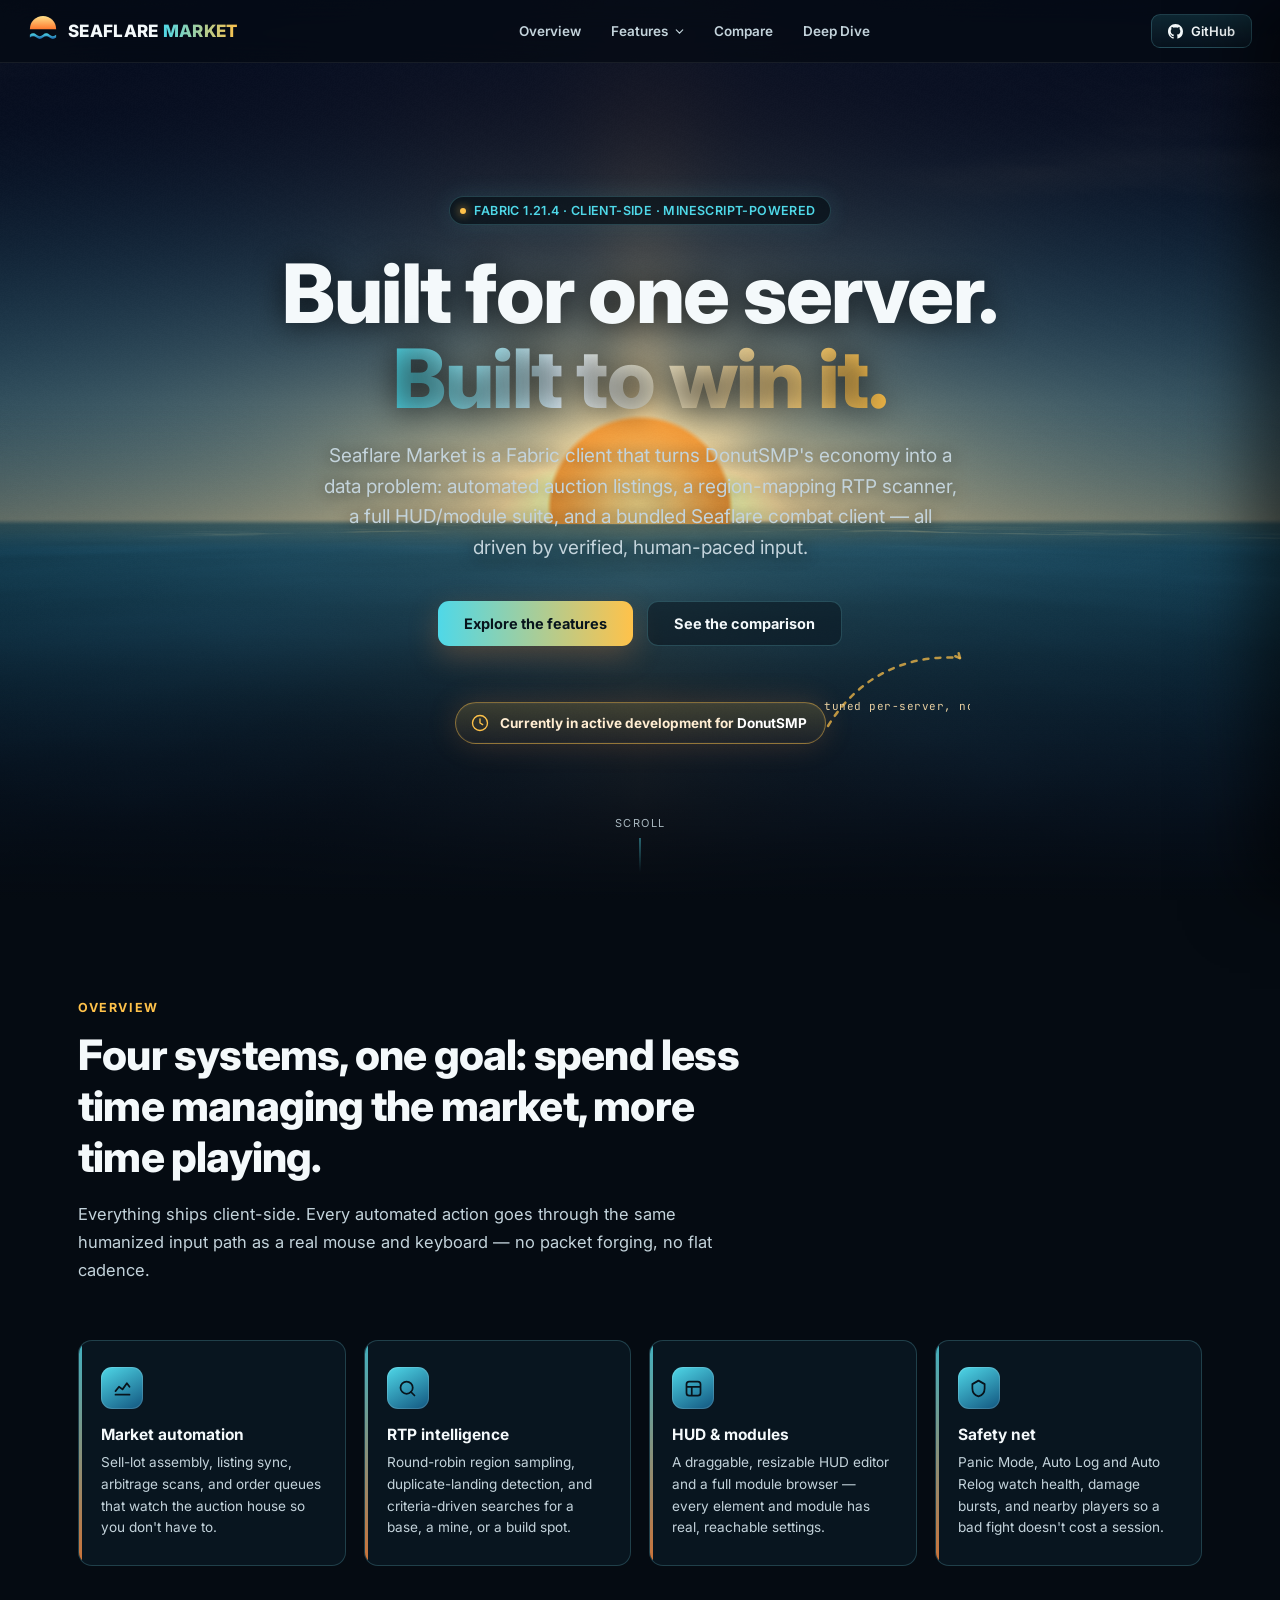
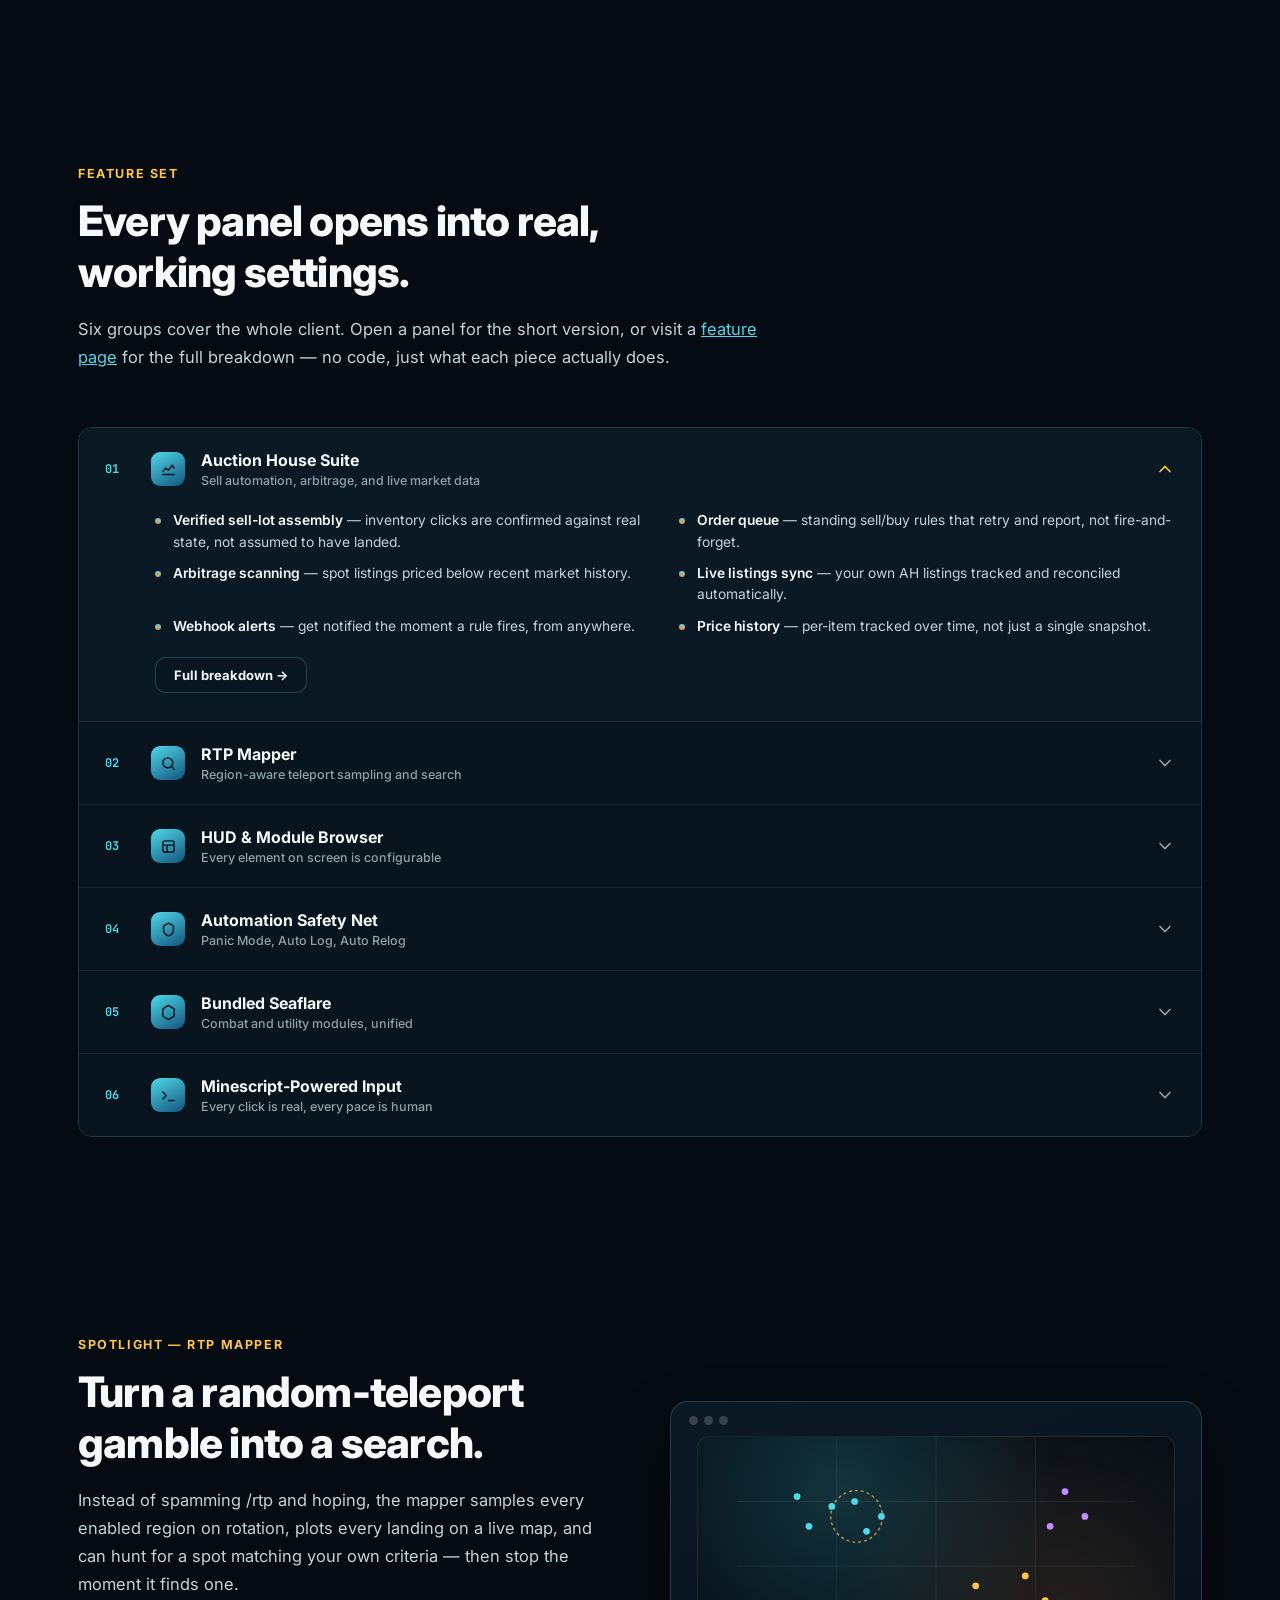
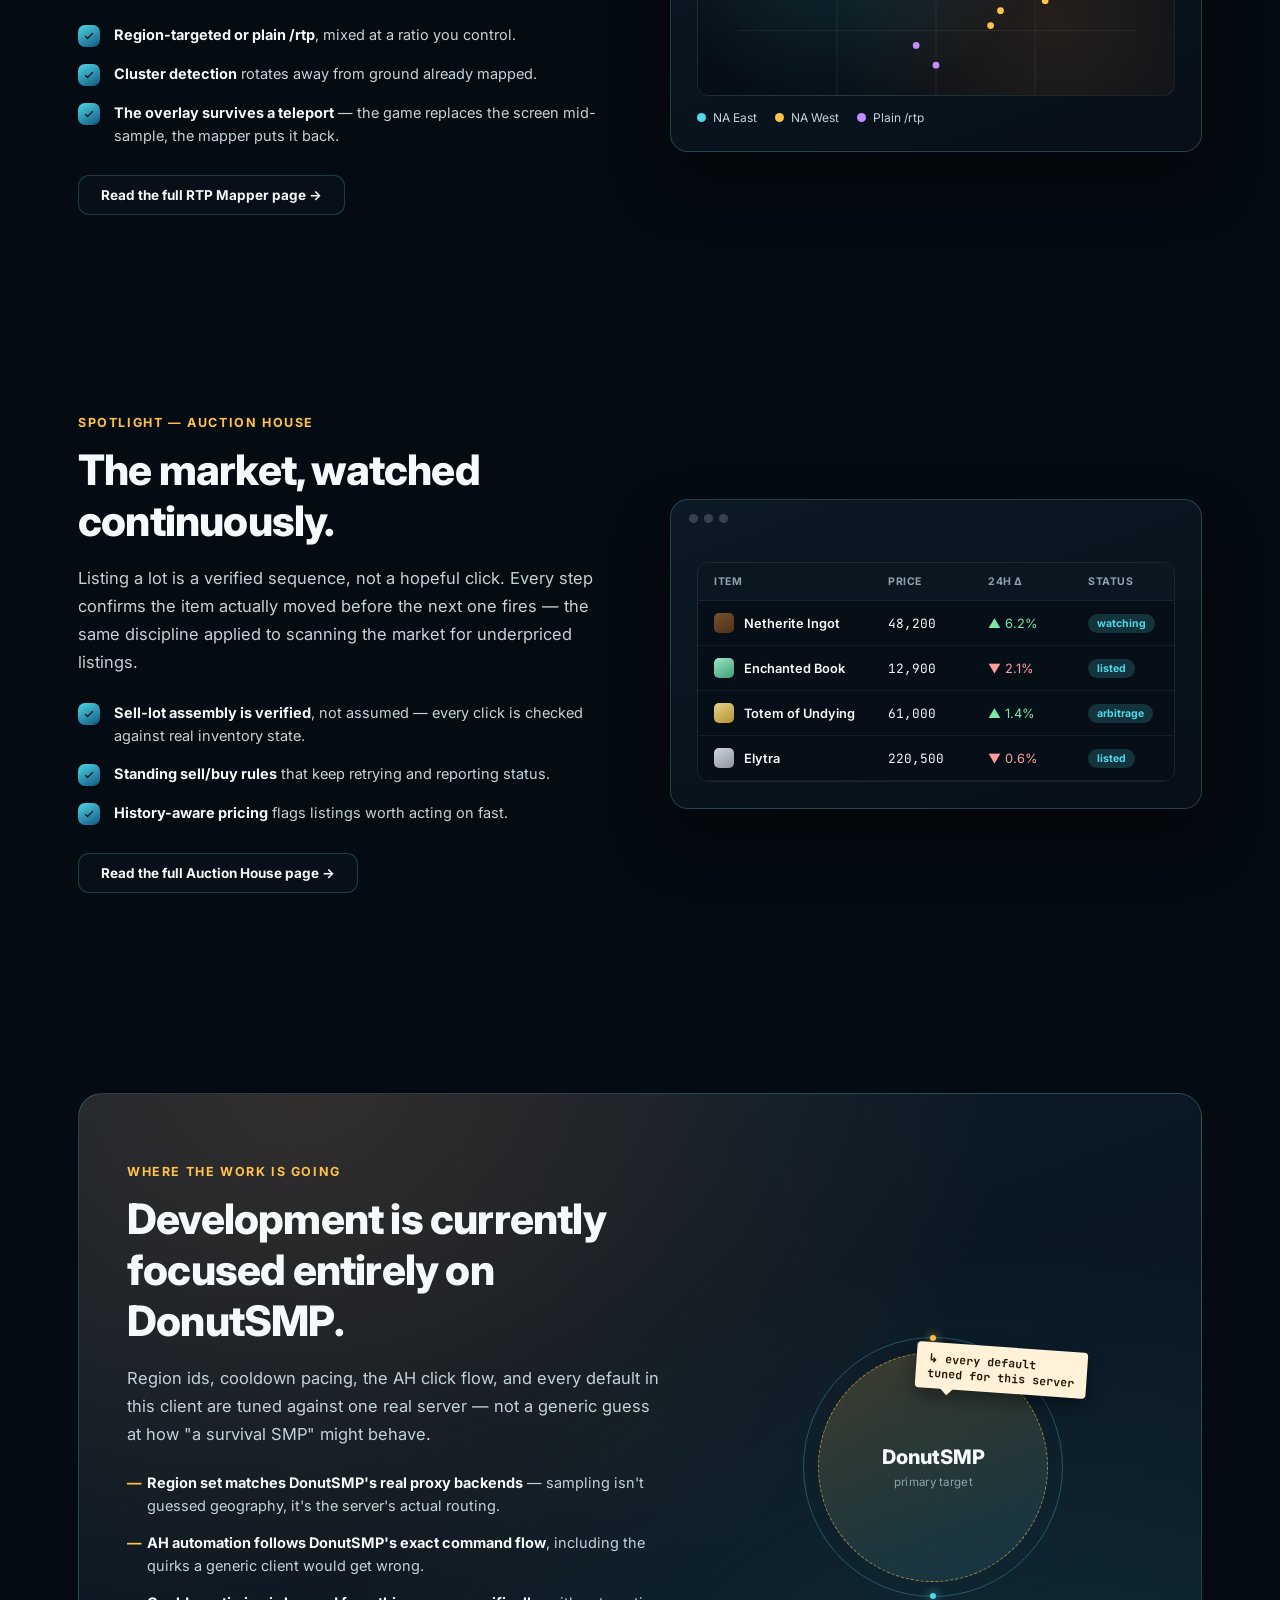
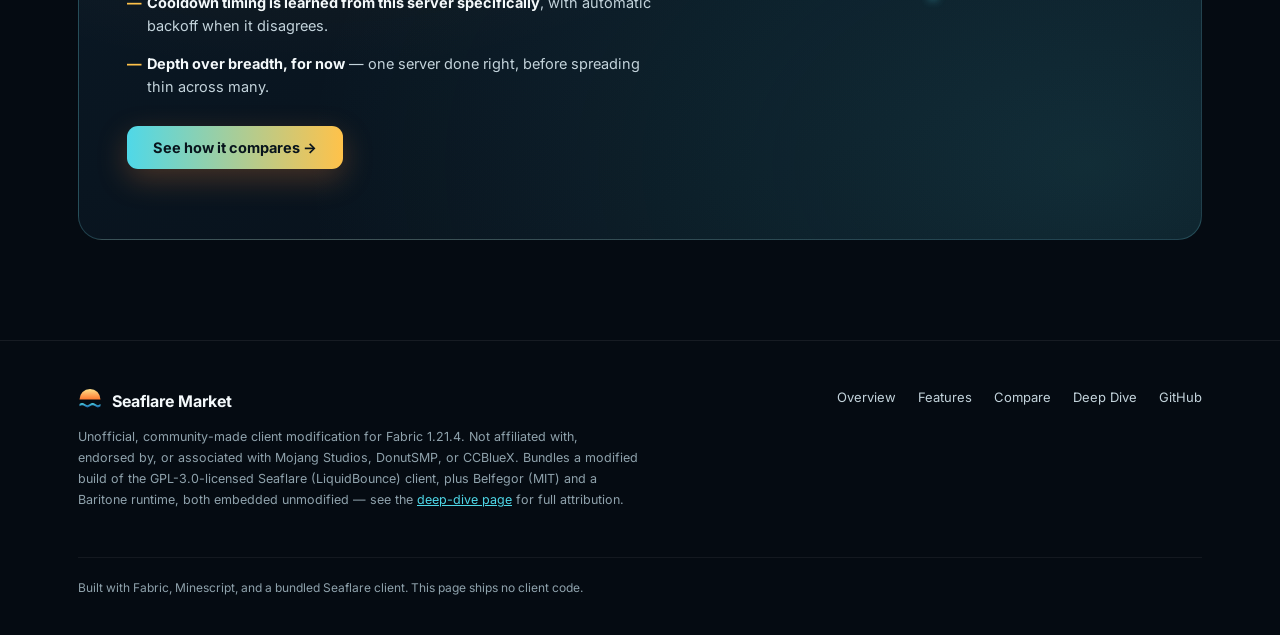
==== index.html @ 6603083c "Add Seaflare Market marketing site Multi-page site covering the client's feature set: home, a compar" ====
<!doctype html>
<html lang="en">
<head>
<meta charset="utf-8">
<meta name="viewport" content="width=device-width, initial-scale=1">
<title>Seaflare Market — DonutSMP client</title>
<meta name="description" content="Seaflare Market is a Fabric 1.21.4 client for DonutSMP: automated auction house tooling, an RTP region mapper, a HUD/module suite, and a bundled Seaflare combat client.">
<link rel="icon" href="data:image/svg+xml,%3Csvg xmlns='http://www.w3.org/2000/svg' viewBox='0 0 64 64'%3E%3Cdefs%3E%3ClinearGradient id='f' x1='0' y1='0' x2='0' y2='1'%3E%3Cstop offset='0' stop-color='%23FFE08A'/%3E%3Cstop offset='1' stop-color='%23FF7A2F'/%3E%3C/linearGradient%3E%3ClinearGradient id='s' x1='0' y1='0' x2='0' y2='1'%3E%3Cstop offset='0' stop-color='%234FD8E8'/%3E%3Cstop offset='1' stop-color='%231B62A6'/%3E%3C/linearGradient%3E%3C/defs%3E%3Cpath d='M14 8 L23 25 L5 25 Z' fill='url(%23f)'/%3E%3Cpath d='M32 2 L38 22 L26 22 Z' fill='url(%23f)'/%3E%3Cpath d='M50 8 L59 25 L41 25 Z' fill='url(%23f)'/%3E%3Cpath d='M4 28 A28 28 0 0 1 60 28 Z' fill='url(%23f)'/%3E%3Cpath d='M4 40 q7 -6 14 0 q7 6 14 0 q7 -6 14 0 q7 6 14 0 v6 q-7 6 -14 0 q-7 -6 -14 0 q-7 6 -14 0 q-7 -6 -14 0 Z' fill='url(%23s)'/%3E%3C/svg%3E">
<link rel="preconnect" href="https://fonts.googleapis.com">
<link rel="preconnect" href="https://fonts.gstatic.com" crossorigin>
<link href="https://fonts.googleapis.com/css2?family=Inter:wght@400;500;600;700;800&family=JetBrains+Mono:wght@500&display=swap" rel="stylesheet">
<link rel="stylesheet" href="assets/site.css">
</head>
<body>

<canvas id="shader-bg"></canvas>

<header class="nav">
  <a class="brand" href="index.html">
    <svg viewBox="0 0 64 64" xmlns="http://www.w3.org/2000/svg" aria-hidden="true">
      <defs>
        <linearGradient id="nf" x1="0" y1="0" x2="0" y2="1"><stop offset="0" stop-color="#FFE08A"/><stop offset="1" stop-color="#FF7A2F"/></linearGradient>
        <linearGradient id="ns" x1="0" y1="0" x2="0" y2="1"><stop offset="0" stop-color="#4FD8E8"/><stop offset="1" stop-color="#1B62A6"/></linearGradient>
      </defs>
      <path d="M14 8 L23 25 L5 25 Z" fill="url(#nf)"/><path d="M32 2 L38 22 L26 22 Z" fill="url(#nf)"/><path d="M50 8 L59 25 L41 25 Z" fill="url(#nf)"/>
      <path d="M4 28 A28 28 0 0 1 60 28 Z" fill="url(#nf)"/>
      <path d="M4 40 q7 -6 14 0 q7 6 14 0 q7 -6 14 0 q7 6 14 0 v6 q-7 6 -14 0 q-7 -6 -14 0 q-7 6 -14 0 q-7 -6 -14 0 Z" fill="url(#ns)"/>
    </svg>
    <span>SEAFLARE <span class="accent">MARKET</span></span>
  </a>
  <nav class="links">
    <a href="index.html#overview">Overview</a>
    <div class="nav-drop">
      <button type="button">Features <svg viewBox="0 0 24 24" fill="none"><path d="M6 9l6 6 6-6" stroke="currentColor" stroke-width="2" stroke-linecap="round"/></svg></button>
      <div class="nav-drop-panel">
        <a href="feature-auction-house.html"><b>Auction House Suite</b><span>Verified sell automation &amp; arbitrage</span></a>
        <a href="feature-rtp-mapper.html"><b>RTP Mapper</b><span>Region sampling &amp; criteria search</span></a>
        <a href="feature-hud-modules.html"><b>HUD &amp; Module Browser</b><span>Every element, fully configurable</span></a>
        <a href="feature-automation-safety.html"><b>Automation Safety Net</b><span>Panic Mode, Auto Log, Auto Relog</span></a>
        <a href="feature-seaflare.html"><b>Bundled Seaflare</b><span>Combat modules, one ClickGUI</span></a>
      </div>
    </div>
    <a href="compare.html">Compare</a>
    <a href="beta.html">Deep Dive</a>
  </nav>
  <button class="nav-toggle" aria-label="Open menu">
    <svg viewBox="0 0 24 24" fill="none"><path d="M4 6h16M4 12h16M4 18h16" stroke="currentColor" stroke-width="2" stroke-linecap="round"/></svg>
  </button>
  <a class="gh-btn" href="https://github.com/unaveragetech/Seaflare-client-" target="_blank" rel="noopener">
    <svg viewBox="0 0 16 16" fill="currentColor" aria-hidden="true"><path d="M8 0C3.58 0 0 3.58 0 8c0 3.54 2.29 6.53 5.47 7.59.4.07.55-.17.55-.38 0-.19-.01-.82-.01-1.49-2.01.37-2.53-.49-2.69-.94-.09-.23-.48-.94-.82-1.13-.28-.15-.68-.52-.01-.53.63-.01 1.08.58 1.23.82.72 1.21 1.87.87 2.33.66.07-.52.28-.87.51-1.07-1.78-.2-3.64-.89-3.64-3.95 0-.87.31-1.59.82-2.15-.08-.2-.36-1.02.08-2.12 0 0 .67-.21 2.2.82.64-.18 1.32-.27 2-.27s1.36.09 2 .27c1.53-1.04 2.2-.82 2.2-.82.44 1.1.16 1.92.08 2.12.51.56.82 1.27.82 2.15 0 3.07-1.87 3.75-3.65 3.95.29.25.54.73.54 1.48 0 1.07-.01 1.93-.01 2.2 0 .21.15.46.55.38A8.01 8.01 0 0 0 16 8c0-4.42-3.58-8-8-8Z"/></svg>
    GitHub
  </a>
</header>

<div class="nav-scrim"></div>
<nav class="mobile-nav">
  <a href="index.html" class="active">Home</a>
  <div class="m-label">Features</div>
  <a href="feature-auction-house.html">Auction House Suite</a>
  <a href="feature-rtp-mapper.html">RTP Mapper</a>
  <a href="feature-hud-modules.html">HUD &amp; Module Browser</a>
  <a href="feature-automation-safety.html">Automation Safety Net</a>
  <a href="feature-seaflare.html">Bundled Seaflare</a>
  <div class="m-label">More</div>
  <a href="compare.html">Compare</a>
  <a href="beta.html">Deep Dive / Beta</a>
  <a href="https://github.com/unaveragetech/Seaflare-client-" target="_blank" rel="noopener">GitHub</a>
</nav>

<main id="top">

  <!-- ============================================================ HERO -->
  <section class="hero">
    <div class="hero-inner">
      <div class="kicker"><span class="dot"></span> Fabric 1.21.4 &middot; client-side &middot; Minescript-powered</div>

      <h1 class="title">Built for one server.<br><span class="g">Built to win it.</span></h1>
      <p class="subtitle">
        Seaflare Market is a Fabric client that turns DonutSMP's economy into a data problem:
        automated auction listings, a region-mapping RTP scanner, a full HUD/module suite,
        and a bundled Seaflare combat client — all driven by verified, human-paced input.
      </p>

      <div class="hero-ctas">
        <a class="btn btn-primary" href="#features">Explore the features</a>
        <a class="btn btn-ghost" href="compare.html">See the comparison</a>
      </div>

      <div style="position:relative;display:inline-block">
        <div class="callout">
          <svg class="badge-icon" viewBox="0 0 24 24" fill="none" aria-hidden="true">
            <circle cx="12" cy="12" r="9" stroke="#ffc24a" stroke-width="1.6"/>
            <path d="M12 7v5l3.2 2" stroke="#ffc24a" stroke-width="1.6" stroke-linecap="round"/>
          </svg>
          <span class="label">Currently in active development for <b>DonutSMP</b></span>
        </div>
        <svg class="callout-arrow" viewBox="0 0 150 90" aria-hidden="true">
          <path d="M8 82 C 40 30, 90 10, 140 14" />
          <path d="M140 14 l-11 -4 M140 14 l-3 -11" />
          <text x="4" y="66">tuned per-server, not generic</text>
        </svg>
      </div>
    </div>

    <div class="scroll-cue"><span>Scroll</span><div class="line"></div></div>
  </section>

  <!-- ========================================================= OVERVIEW -->
  <section id="overview">
    <div class="wrap">
      <div class="section-head reveal">
        <div class="eyebrow">Overview</div>
        <h2 class="h">Four systems, one goal: spend less time managing the market, more time playing.</h2>
        <p class="lead">Everything ships client-side. Every automated action goes through the same
          humanized input path as a real mouse and keyboard — no packet forging, no flat cadence.</p>
      </div>

      <div class="grid4">
        <div class="card reveal">
          <div class="icon"><svg viewBox="0 0 24 24" fill="none"><path d="M4 19h16M4 15l4-5 4 3 5-7 3 4" stroke="#08141c" stroke-width="2" stroke-linecap="round" stroke-linejoin="round"/></svg></div>
          <h3>Market automation</h3>
          <p>Sell-lot assembly, listing sync, arbitrage scans, and order queues that watch the auction house so you don't have to.</p>
        </div>
        <div class="card reveal">
          <div class="icon"><svg viewBox="0 0 24 24" fill="none"><circle cx="11" cy="11" r="7" stroke="#08141c" stroke-width="2"/><path d="M20 20l-4-4" stroke="#08141c" stroke-width="2" stroke-linecap="round"/></svg></div>
          <h3>RTP intelligence</h3>
          <p>Round-robin region sampling, duplicate-landing detection, and criteria-driven searches for a base, a mine, or a build spot.</p>
        </div>
        <div class="card reveal">
          <div class="icon"><svg viewBox="0 0 24 24" fill="none"><rect x="4" y="4" width="16" height="16" rx="3" stroke="#08141c" stroke-width="2"/><path d="M4 10h16M10 10v10" stroke="#08141c" stroke-width="2"/></svg></div>
          <h3>HUD &amp; modules</h3>
          <p>A draggable, resizable HUD editor and a full module browser — every element and module has real, reachable settings.</p>
        </div>
        <div class="card reveal">
          <div class="icon"><svg viewBox="0 0 24 24" fill="none"><path d="M12 3l7 4v5c0 5-3.5 8-7 9-3.5-1-7-4-7-9V7l7-4Z" stroke="#08141c" stroke-width="2" stroke-linejoin="round"/></svg></div>
          <h3>Safety net</h3>
          <p>Panic Mode, Auto Log and Auto Relog watch health, damage bursts, and nearby players so a bad fight doesn't cost a session.</p>
        </div>
      </div>
    </div>
  </section>

  <!-- ========================================================= FEATURES -->
  <section id="features">
    <div class="wrap">
      <div class="section-head reveal">
        <div class="eyebrow">Feature set</div>
        <h2 class="h">Every panel opens into real, working settings.</h2>
        <p class="lead">Six groups cover the whole client. Open a panel for the short version, or visit a
          <a href="compare.html" style="color:var(--sea-light)">feature page</a> for the full breakdown — no code, just what each piece actually does.</p>
      </div>

      <div class="accordion reveal">
        <details class="acc-item" open>
          <summary>
            <span class="acc-num">01</span>
            <span class="acc-icon"><svg viewBox="0 0 24 24" fill="none"><path d="M4 19h16M4 15l4-5 4 3 5-7 3 4" stroke="#08141c" stroke-width="2" stroke-linecap="round" stroke-linejoin="round"/></svg></span>
            <span class="acc-title">Auction House Suite<span class="sub">Sell automation, arbitrage, and live market data</span></span>
            <svg class="chev" viewBox="0 0 24 24" fill="none"><path d="M6 9l6 6 6-6" stroke="currentColor" stroke-width="2" stroke-linecap="round"/></svg>
          </summary>
          <div class="acc-body">
            <ul>
              <li><b>Verified sell-lot assembly</b> — inventory clicks are confirmed against real state, not assumed to have landed.</li>
              <li><b>Order queue</b> — standing sell/buy rules that retry and report, not fire-and-forget.</li>
              <li><b>Arbitrage scanning</b> — spot listings priced below recent market history.</li>
              <li><b>Live listings sync</b> — your own AH listings tracked and reconciled automatically.</li>
              <li><b>Webhook alerts</b> — get notified the moment a rule fires, from anywhere.</li>
              <li><b>Price history</b> — per-item tracked over time, not just a single snapshot.</li>
            </ul>
            <a href="feature-auction-house.html" class="btn btn-ghost" style="margin-top:20px;padding:9px 18px;font-size:13px">Full breakdown →</a>
          </div>
        </details>

        <details class="acc-item">
          <summary>
            <span class="acc-num">02</span>
            <span class="acc-icon"><svg viewBox="0 0 24 24" fill="none"><circle cx="11" cy="11" r="7" stroke="#08141c" stroke-width="2"/><path d="M20 20l-4-4" stroke="#08141c" stroke-width="2" stroke-linecap="round"/></svg></span>
            <span class="acc-title">RTP Mapper<span class="sub">Region-aware teleport sampling and search</span></span>
            <svg class="chev" viewBox="0 0 24 24" fill="none"><path d="M6 9l6 6 6-6" stroke="currentColor" stroke-width="2" stroke-linecap="round"/></svg>
          </summary>
          <div class="acc-body">
            <ul>
              <li><b>Region rotation</b> — cycles enabled regions evenly instead of hammering one proxy.</li>
              <li><b>Duplicate-landing detection</b> — rotates away early once a region stops giving new ground.</li>
              <li><b>Cooldown auto-backoff</b> — learns the server's real /rtp cooldown instead of guessing.</li>
              <li><b>Stop-rule search</b> — hunts for a landing matching your own criteria, then halts.</li>
              <li><b>Live scatter map</b> — pan, zoom, and coverage overlay while the run is still going.</li>
              <li><b>Persistent state</b> — a restart doesn't lose the map or the rotation cursor.</li>
            </ul>
            <a href="feature-rtp-mapper.html" class="btn btn-ghost" style="margin-top:20px;padding:9px 18px;font-size:13px">Full breakdown →</a>
          </div>
        </details>

        <details class="acc-item">
          <summary>
            <span class="acc-num">03</span>
            <span class="acc-icon"><svg viewBox="0 0 24 24" fill="none"><rect x="4" y="4" width="16" height="16" rx="3" stroke="#08141c" stroke-width="2"/><path d="M4 10h16M10 10v10" stroke="#08141c" stroke-width="2"/></svg></span>
            <span class="acc-title">HUD &amp; Module Browser<span class="sub">Every element on screen is configurable</span></span>
            <svg class="chev" viewBox="0 0 24 24" fill="none"><path d="M6 9l6 6 6-6" stroke="currentColor" stroke-width="2" stroke-linecap="round"/></svg>
          </summary>
          <div class="acc-body">
            <ul>
              <li><b>Drag-and-drop HUD editor</b> — move, resize, and snap every on-screen element.</li>
              <li><b>Per-element settings</b> — an enable switch and real options, not a blank panel.</li>
              <li><b>Middle-click keybinding</b> — arm a bind watcher, press the key, done.</li>
              <li><b>Coordinate, fullbright &amp; watermark</b> HUD elements out of the box.</li>
              <li><b>Full ESP suite</b> and render tweaks, all reachable from one browser.</li>
              <li><b>Searchable module list</b> with category tabs and live status lines.</li>
            </ul>
            <a href="feature-hud-modules.html" class="btn btn-ghost" style="margin-top:20px;padding:9px 18px;font-size:13px">Full breakdown →</a>
          </div>
        </details>

        <details class="acc-item">
          <summary>
            <span class="acc-num">04</span>
            <span class="acc-icon"><svg viewBox="0 0 24 24" fill="none"><path d="M12 3l7 4v5c0 5-3.5 8-7 9-3.5-1-7-4-7-9V7l7-4Z" stroke="#08141c" stroke-width="2" stroke-linejoin="round"/></svg></span>
            <span class="acc-title">Automation Safety Net<span class="sub">Panic Mode, Auto Log, Auto Relog</span></span>
            <svg class="chev" viewBox="0 0 24 24" fill="none"><path d="M6 9l6 6 6-6" stroke="currentColor" stroke-width="2" stroke-linecap="round"/></svg>
          </summary>
          <div class="acc-body">
            <ul>
              <li><b>Panic Mode</b> — one key kills every module, the RTP mapper, and the bundled combat client together.</li>
              <li><b>Auto Log</b> — disconnects on low health, a damage burst, or a player getting too close.</li>
              <li><b>Auto Relog</b> — disconnects and reconnects to a chosen server, with a session relog cap.</li>
              <li><b>Grace windows</b> — no instant re-trigger loop the moment you rejoin.</li>
              <li><b>Auto Eat</b> — keeps hunger and saturation topped up mid-task.</li>
              <li><b>Movement safety</b> — background checks that run every tick, no toggling required.</li>
            </ul>
            <a href="feature-automation-safety.html" class="btn btn-ghost" style="margin-top:20px;padding:9px 18px;font-size:13px">Full breakdown →</a>
          </div>
        </details>

        <details class="acc-item">
          <summary>
            <span class="acc-num">05</span>
            <span class="acc-icon"><svg viewBox="0 0 24 24" fill="none"><path d="M12 2 L20 7 L20 17 L12 22 L4 17 L4 7 Z" stroke="#08141c" stroke-width="2" stroke-linejoin="round"/></svg></span>
            <span class="acc-title">Bundled Seaflare<span class="sub">Combat and utility modules, unified</span></span>
            <svg class="chev" viewBox="0 0 24 24" fill="none"><path d="M6 9l6 6 6-6" stroke="currentColor" stroke-width="2" stroke-linecap="round"/></svg>
          </summary>
          <div class="acc-body">
            <ul>
              <li><b>One ClickGUI</b> — market tools and combat modules live in the same interface.</li>
              <li><b>Reflection bridge</b> — the market side still works even if Seaflare is unavailable.</li>
              <li><b>No duplicated combat logic</b> — one implementation, not two fighting each other.</li>
              <li><b>Shared HUD system</b> — Seaflare's HUD and the market HUD share one editor.</li>
              <li><b>GPL-compliant packaging</b> — modifications are documented, not hidden.</li>
            </ul>
            <a href="feature-seaflare.html" class="btn btn-ghost" style="margin-top:20px;padding:9px 18px;font-size:13px">Full breakdown →</a>
          </div>
        </details>

        <details class="acc-item">
          <summary>
            <span class="acc-num">06</span>
            <span class="acc-icon"><svg viewBox="0 0 24 24" fill="none"><path d="M4 17l5-5-5-5M12 19h8" stroke="#08141c" stroke-width="2" stroke-linecap="round" stroke-linejoin="round"/></svg></span>
            <span class="acc-title">Minescript-Powered Input<span class="sub">Every click is real, every pace is human</span></span>
            <svg class="chev" viewBox="0 0 24 24" fill="none"><path d="M6 9l6 6 6-6" stroke="currentColor" stroke-width="2" stroke-linecap="round"/></svg>
          </summary>
          <div class="acc-body">
            <ul>
              <li><b>Gaussian-jittered timing</b> — no two actions share the exact same cadence.</li>
              <li><b>Verified inventory clicks</b> — the real vanilla click path, confirmed against actual state.</li>
              <li><b>Python automation bridge</b> — the scripting layer behind the AH and RTP tooling.</li>
              <li><b>Graceful degradation</b> — a missing dependency reports itself instead of crashing the client.</li>
            </ul>
            <a href="beta.html#minescript" class="btn btn-ghost" style="margin-top:20px;padding:9px 18px;font-size:13px">Technical deep dive →</a>
          </div>
        </details>
      </div>
    </div>
  </section>

  <!-- ============================================================= RTP -->
  <section id="rtp">
    <div class="wrap">
      <div class="spotlight">
        <div class="reveal">
          <div class="eyebrow">Spotlight — RTP Mapper</div>
          <h2 class="h" style="max-width:520px">Turn a random-teleport gamble into a search.</h2>
          <p class="lead" style="max-width:520px">Instead of spamming /rtp and hoping, the mapper samples every enabled
            region on rotation, plots every landing on a live map, and can hunt for a spot matching
            your own criteria — then stop the moment it finds one.</p>
          <ul class="feat-list">
            <li><span class="tick"><svg viewBox="0 0 24 24" fill="none"><path d="M5 13l4 4L19 7" stroke="#08141c" stroke-width="2.4" stroke-linecap="round" stroke-linejoin="round"/></svg></span><span class="t"><b>Region-targeted or plain /rtp</b>, mixed at a ratio you control.</span></li>
            <li><span class="tick"><svg viewBox="0 0 24 24" fill="none"><path d="M5 13l4 4L19 7" stroke="#08141c" stroke-width="2.4" stroke-linecap="round" stroke-linejoin="round"/></svg></span><span class="t"><b>Cluster detection</b> rotates away from ground already mapped.</span></li>
            <li><span class="tick"><svg viewBox="0 0 24 24" fill="none"><path d="M5 13l4 4L19 7" stroke="#08141c" stroke-width="2.4" stroke-linecap="round" stroke-linejoin="round"/></svg></span><span class="t"><b>The overlay survives a teleport</b> — the game replaces the screen mid-sample, the mapper puts it back.</span></li>
          </ul>
          <a href="feature-rtp-mapper.html" class="btn btn-ghost" style="margin-top:28px;padding:11px 22px;font-size:13.5px">Read the full RTP Mapper page →</a>
        </div>
        <div class="visual reveal">
          <div class="dots"><span></span><span></span><span></span></div>
          <div class="scatter" style="margin-top:8px">
            <svg viewBox="0 0 400 260" preserveAspectRatio="xMidYMid meet">
              <g class="grid-line">
                <line x1="0" y1="65" x2="400" y2="65"/><line x1="0" y1="130" x2="400" y2="130"/><line x1="0" y1="195" x2="400" y2="195"/>
                <line x1="100" y1="0" x2="100" y2="260"/><line x1="200" y1="0" x2="200" y2="260"/><line x1="300" y1="0" x2="300" y2="260"/>
              </g>
              <circle class="cluster-ring" cx="120" cy="80" r="26"/>
              <g class="region-a">
                <circle cx="60" cy="60" r="3.4"/><circle cx="72" cy="90" r="3.4"/><circle cx="95" cy="70" r="3.4"/>
                <circle cx="130" cy="95" r="3.4"/><circle cx="118" cy="65" r="3.4"/><circle cx="145" cy="80" r="3.4"/>
              </g>
              <g class="region-b">
                <circle cx="240" cy="150" r="3.4"/><circle cx="265" cy="175" r="3.4"/><circle cx="290" cy="140" r="3.4"/>
                <circle cx="255" cy="190" r="3.4"/><circle cx="310" cy="165" r="3.4"/>
              </g>
              <g class="region-c">
                <circle cx="330" cy="55" r="3.4"/><circle cx="350" cy="80" r="3.4"/><circle cx="315" cy="90" r="3.4"/>
                <circle cx="200" cy="230" r="3.4"/><circle cx="180" cy="210" r="3.4"/>
              </g>
            </svg>
          </div>
          <div class="legend">
            <div class="item"><span class="sw" style="background:var(--sea-light)"></span>NA East</div>
            <div class="item"><span class="sw" style="background:var(--flare-hot)"></span>NA West</div>
            <div class="item"><span class="sw" style="background:#c58bff"></span>Plain /rtp</div>
          </div>
        </div>
      </div>
    </div>
  </section>

  <!-- ============================================================== AH -->
  <section id="ah">
    <div class="wrap">
      <div class="spotlight rev">
        <div class="reveal">
          <div class="eyebrow">Spotlight — Auction House</div>
          <h2 class="h" style="max-width:520px">The market, watched continuously.</h2>
          <p class="lead" style="max-width:520px">Listing a lot is a verified sequence, not a hopeful click. Every step
            confirms the item actually moved before the next one fires — the same discipline
            applied to scanning the market for underpriced listings.</p>
          <ul class="feat-list">
            <li><span class="tick"><svg viewBox="0 0 24 24" fill="none"><path d="M5 13l4 4L19 7" stroke="#08141c" stroke-width="2.4" stroke-linecap="round" stroke-linejoin="round"/></svg></span><span class="t"><b>Sell-lot assembly is verified</b>, not assumed — every click is checked against real inventory state.</span></li>
            <li><span class="tick"><svg viewBox="0 0 24 24" fill="none"><path d="M5 13l4 4L19 7" stroke="#08141c" stroke-width="2.4" stroke-linecap="round" stroke-linejoin="round"/></svg></span><span class="t"><b>Standing sell/buy rules</b> that keep retrying and reporting status.</span></li>
            <li><span class="tick"><svg viewBox="0 0 24 24" fill="none"><path d="M5 13l4 4L19 7" stroke="#08141c" stroke-width="2.4" stroke-linecap="round" stroke-linejoin="round"/></svg></span><span class="t"><b>History-aware pricing</b> flags listings worth acting on fast.</span></li>
          </ul>
          <a href="feature-auction-house.html" class="btn btn-ghost" style="margin-top:28px;padding:11px 22px;font-size:13.5px">Read the full Auction House page →</a>
        </div>
        <div class="visual reveal">
          <div class="dots"><span></span><span></span><span></span></div>
          <div class="ah-mock">
            <div class="ah-row head"><span>Item</span><span>Price</span><span>24h Δ</span><span>Status</span></div>
            <div class="ah-row"><span class="name"><span class="swatch" style="background:linear-gradient(150deg,#7a5230,#4a3018)"></span>Netherite Ingot</span><span class="price">48,200</span><span class="up">▲ 6.2%</span><span class="pill">watching</span></div>
            <div class="ah-row"><span class="name"><span class="swatch" style="background:linear-gradient(150deg,#9be7c4,#3f9d75)"></span>Enchanted Book</span><span class="price">12,900</span><span class="down">▼ 2.1%</span><span class="pill">listed</span></div>
            <div class="ah-row"><span class="name"><span class="swatch" style="background:linear-gradient(150deg,#e7d38b,#b6902f)"></span>Totem of Undying</span><span class="price">61,000</span><span class="up">▲ 1.4%</span><span class="pill">arbitrage</span></div>
            <div class="ah-row"><span class="name"><span class="swatch" style="background:linear-gradient(150deg,#cfd6dc,#8b95a0)"></span>Elytra</span><span class="price">220,500</span><span class="down">▼ 0.6%</span><span class="pill">listed</span></div>
          </div>
        </div>
      </div>
    </div>
  </section>

  <!-- =========================================================== FOCUS -->
  <section id="focus">
    <div class="wrap">
      <div class="focus-section reveal">
        <div class="focus-grid">
          <div>
            <div class="eyebrow">Where the work is going</div>
            <h2 class="h">Development is currently focused entirely on DonutSMP.</h2>
            <p class="lead">Region ids, cooldown pacing, the AH click flow, and every default in this
              client are tuned against one real server — not a generic guess at how "a survival SMP"
              might behave.</p>
            <ul class="why-list">
              <li><b>Region set matches DonutSMP's real proxy backends</b> — sampling isn't guessed geography, it's the server's actual routing.</li>
              <li><b>AH automation follows DonutSMP's exact command flow</b>, including the quirks a generic client would get wrong.</li>
              <li><b>Cooldown timing is learned from this server specifically</b>, with automatic backoff when it disagrees.</li>
              <li><b>Depth over breadth, for now</b> — one server done right, before spreading thin across many.</li>
            </ul>
            <a href="compare.html" class="btn btn-primary" style="margin-top:28px">See how it compares →</a>
          </div>
          <div class="focus-badge-wrap">
            <div class="badge-circle">
              <div class="ring"></div>
              <b>DonutSMP</b>
              <span>primary target</span>
              <div class="pointer-note">↳ every default<br>tuned for this server</div>
            </div>
          </div>
        </div>
      </div>
    </div>
  </section>

</main>

<footer>
  <div class="wrap">
    <div class="foot-grid">
      <div>
        <div class="foot-brand">
          <svg viewBox="0 0 64 64" xmlns="http://www.w3.org/2000/svg" aria-hidden="true">
            <defs>
              <linearGradient id="ff" x1="0" y1="0" x2="0" y2="1"><stop offset="0" stop-color="#FFE08A"/><stop offset="1" stop-color="#FF7A2F"/></linearGradient>
              <linearGradient id="fs" x1="0" y1="0" x2="0" y2="1"><stop offset="0" stop-color="#4FD8E8"/><stop offset="1" stop-color="#1B62A6"/></linearGradient>
            </defs>
            <path d="M14 8 L23 25 L5 25 Z" fill="url(#ff)"/><path d="M32 2 L38 22 L26 22 Z" fill="url(#ff)"/><path d="M50 8 L59 25 L41 25 Z" fill="url(#ff)"/>
            <path d="M4 28 A28 28 0 0 1 60 28 Z" fill="url(#ff)"/>
            <path d="M4 40 q7 -6 14 0 q7 6 14 0 q7 -6 14 0 q7 6 14 0 v6 q-7 6 -14 0 q-7 -6 -14 0 q-7 6 -14 0 q-7 -6 -14 0 Z" fill="url(#fs)"/>
          </svg>
          <span>Seaflare Market</span>
        </div>
        <p class="disclaimer">
          Unofficial, community-made client modification for Fabric 1.21.4. Not affiliated with, endorsed by,
          or associated with Mojang Studios, DonutSMP, or CCBlueX. Bundles a modified build of the
          GPL-3.0-licensed Seaflare (LiquidBounce) client, plus Belfegor (MIT) and a Baritone runtime,
          both embedded unmodified — see the <a href="beta.html" style="color:var(--sea-light)">deep-dive page</a> for full attribution.
        </p>
      </div>
      <div class="foot-links">
        <a href="index.html#overview">Overview</a>
        <a href="index.html#features">Features</a>
        <a href="compare.html">Compare</a>
        <a href="beta.html">Deep Dive</a>
        <a href="https://github.com/unaveragetech/Seaflare-client-" target="_blank" rel="noopener">GitHub</a>
      </div>
    </div>
    <div class="foot-bottom">Built with Fabric, Minescript, and a bundled Seaflare client. This page ships no client code.</div>
  </div>
</footer>

<script src="assets/site.js"></script>
</body>
</html>
---- assets/site.css ----
/* Seaflare Market site — shared styles across every page. */
:root{
  --sea-light:#4FD8E8;
  --sea:#2E9FC6;
  --sea-deep:#12557F;
  --flare:#FF8A3D;
  --flare-hot:#FFC24A;
  --bg:#050b12;
  --panel:rgba(11,25,36,.72);
  --panel-solid:#0c1c28;
  --border:rgba(120,216,232,.22);
  --text:#f4f9fb;
  --text-dim:#c3d3db;
  --text-mid:#8fa2ac;
  --good:#7fe6a8;
  --bad:#ff9d9d;
  --warn:#ffd27a;
  --radius:14px;
}
/* Contrast pass: --text-dim moved from #9fb3bd to #c3d3db (~9:1 -> ~12.5:1 on
   --bg) and every one-off dim color that tested under WCAG AA (4.5:1) for
   body text - old footer disclaimer (#5f7580 ~4.1:1) and footer bottom line
   (#516069 ~3.0:1) - was replaced with tokens that clear it with margin. */
*{box-sizing:border-box}
html{scroll-behavior:smooth}
body{
  margin:0;
  background:var(--bg);
  color:var(--text);
  font-family:"Inter",system-ui,-apple-system,Segoe UI,Roboto,sans-serif;
  -webkit-font-smoothing:antialiased;
  overflow-x:hidden;
}
::selection{background:rgba(255,138,61,.35);color:#fff}
::-webkit-scrollbar{width:11px}
::-webkit-scrollbar-track{background:#050b12}
::-webkit-scrollbar-thumb{background:linear-gradient(var(--sea),var(--flare));border-radius:8px;border:2px solid #050b12}

a{color:inherit}
.wrap{max-width:1180px;margin:0 auto;padding:0 28px}
.mono{font-family:"JetBrains Mono",monospace}

/* ------------------------------------------------------------------ nav */
header.nav{
  position:fixed;top:0;left:0;right:0;z-index:40;
  display:flex;align-items:center;justify-content:space-between;
  padding:14px 28px;
  background:rgba(5,11,18,.72);
  backdrop-filter:blur(14px);
  -webkit-backdrop-filter:blur(14px);
  border-bottom:1px solid rgba(255,255,255,.07);
}
.brand{display:flex;align-items:center;gap:10px;text-decoration:none}
.brand svg{width:30px;height:30px;flex:none}
.brand span{font-weight:800;font-size:17px;letter-spacing:.3px}
.brand .accent{background:linear-gradient(90deg,var(--sea-light),var(--flare-hot));-webkit-background-clip:text;background-clip:text;color:transparent}
nav.links{display:flex;gap:2px;align-items:center}
nav.links > a{
  font-size:13.5px;font-weight:600;color:var(--text-dim);text-decoration:none;
  padding:9px 14px;border-radius:8px;transition:color .2s ease, background .2s ease;
}
nav.links > a:hover{color:var(--text);background:rgba(255,255,255,.07)}
nav.links > a.active{color:var(--text);background:rgba(79,216,232,.12)}

/* Features dropdown: hover on desktop, tap/focus works via :focus-within. */
.nav-drop{position:relative}
.nav-drop > button{
  font:inherit;font-size:13.5px;font-weight:600;color:var(--text-dim);
  background:none;border:none;cursor:pointer;
  padding:9px 12px 9px 14px;border-radius:8px;
  display:flex;align-items:center;gap:5px;
  transition:color .2s ease, background .2s ease;
}
.nav-drop > button svg{width:13px;height:13px;transition:transform .2s ease}
.nav-drop:hover > button,.nav-drop:focus-within > button{color:var(--text);background:rgba(255,255,255,.07)}
.nav-drop:hover > button svg,.nav-drop:focus-within > button svg{transform:rotate(180deg)}
.nav-drop-panel{
  position:absolute;top:calc(100% + 10px);left:50%;transform:translateX(-50%);
  width:300px;padding:10px;border-radius:12px;
  background:rgba(8,17,26,.97);
  border:1px solid var(--border);
  box-shadow:0 20px 44px rgba(0,0,0,.5);
  opacity:0;visibility:hidden;transform:translateX(-50%) translateY(6px);
  transition:opacity .18s ease, transform .18s ease, visibility .18s ease;
}
.nav-drop:hover .nav-drop-panel,.nav-drop:focus-within .nav-drop-panel{
  opacity:1;visibility:visible;transform:translateX(-50%) translateY(0);
}
.nav-drop-panel a{
  display:block;padding:10px 12px;border-radius:8px;text-decoration:none;
  transition:background .15s ease;
}
.nav-drop-panel a:hover{background:rgba(255,255,255,.06)}
.nav-drop-panel a b{display:block;font-size:13.5px;font-weight:700;color:var(--text)}
.nav-drop-panel a span{display:block;font-size:11.8px;color:var(--text-mid);margin-top:2px}

.gh-btn{
  display:flex;align-items:center;gap:8px;
  padding:8px 16px;border-radius:9px;
  border:1px solid var(--border);
  background:linear-gradient(180deg,rgba(79,216,232,.14),rgba(79,216,232,.04));
  font-size:13px;font-weight:600;text-decoration:none;color:var(--text);
  transition:border-color .2s ease, transform .2s ease;
}
.gh-btn:hover{border-color:rgba(255,194,74,.55);transform:translateY(-1px)}
.gh-btn svg{width:15px;height:15px}

.nav-toggle{
  display:none;width:38px;height:38px;border-radius:9px;
  border:1px solid var(--border);background:rgba(10,20,30,.55);
  align-items:center;justify-content:center;cursor:pointer;flex:none;
}
.nav-toggle svg{width:18px;height:18px;color:var(--text)}
@media (max-width:900px){
  nav.links{display:none}
  .nav-toggle{display:flex}
}
.mobile-nav{
  position:fixed;top:0;right:0;bottom:0;z-index:50;width:min(320px,86vw);
  background:#081420;border-left:1px solid var(--border);
  padding:90px 22px 30px;overflow-y:auto;
  transform:translateX(100%);transition:transform .28s ease;
  box-shadow:-30px 0 60px rgba(0,0,0,.5);
}
.mobile-nav.open{transform:translateX(0)}
.mobile-nav a{
  display:block;padding:13px 4px;font-size:15px;font-weight:600;color:var(--text-dim);
  text-decoration:none;border-bottom:1px solid rgba(255,255,255,.06);
}
.mobile-nav a.active{color:var(--sea-light)}
.mobile-nav .m-label{
  font-size:11px;font-weight:700;letter-spacing:1px;text-transform:uppercase;
  color:var(--text-mid);margin:22px 0 4px;
}
.mobile-nav .m-label:first-child{margin-top:0}
.nav-scrim{
  position:fixed;inset:0;z-index:45;background:rgba(0,0,0,.5);
  opacity:0;visibility:hidden;transition:opacity .28s ease, visibility .28s ease;
}
.nav-scrim.open{opacity:1;visibility:visible}

/* --------------------------------------------------------------- hero */
.hero{
  position:relative;
  min-height:100vh;
  display:flex;flex-direction:column;align-items:center;justify-content:center;
  text-align:center;
  overflow:hidden;
  padding:120px 24px 80px;
}
/* Shorter variant for every page besides the homepage - same shader, same
   brand, without eating the whole viewport on content-dense pages. */
.hero.page{min-height:44vh;padding:150px 24px 64px}
#shader-bg{
  position:absolute;inset:0;width:100%;height:100%;
  display:block;z-index:0;
}
.hero::after{
  content:"";position:absolute;inset:0;z-index:1;pointer-events:none;
  background:linear-gradient(to bottom, rgba(5,11,18,0) 45%, rgba(5,11,18,.55) 82%, var(--bg) 100%);
}
.hero.page::after{
  background:linear-gradient(to bottom, rgba(5,11,18,.15) 0%, rgba(5,11,18,.6) 70%, var(--bg) 100%);
}
.hero-inner{position:relative;z-index:2;max-width:820px}

.kicker{
  display:inline-flex;align-items:center;gap:8px;
  padding:6px 14px 6px 10px;border-radius:999px;
  background:rgba(6,16,24,.7);
  border:1px solid var(--border);
  font-size:12.5px;font-weight:600;color:var(--sea-light);
  letter-spacing:.4px;text-transform:uppercase;
  margin-bottom:26px;
  box-shadow:0 0 24px rgba(79,216,232,.12);
}
.kicker .dot{width:6px;height:6px;border-radius:50%;background:var(--flare-hot);box-shadow:0 0 10px var(--flare-hot);animation:pulse 2s ease-in-out infinite}
@keyframes pulse{0%,100%{opacity:1}50%{opacity:.35}}

h1.title{
  font-size:clamp(38px,6.4vw,84px);
  line-height:1.04;
  font-weight:800;
  letter-spacing:-1.5px;
  margin:0 0 20px;
  text-shadow:0 2px 30px rgba(0,0,0,.7);
}
h1.title .g{
  background:linear-gradient(90deg,var(--sea-light) 0%, #eaf7ff 35%, var(--flare-hot) 100%);
  -webkit-background-clip:text;background-clip:text;color:transparent;
}
p.subtitle{
  font-size:clamp(16px,2vw,19px);
  color:var(--text-dim);
  max-width:640px;margin:0 auto 38px;
  line-height:1.6;
  text-shadow:0 1px 16px rgba(0,0,0,.6);
}
.hero-ctas{display:flex;gap:14px;justify-content:center;flex-wrap:wrap;margin-bottom:56px}
.btn{
  display:inline-flex;align-items:center;gap:9px;
  padding:13px 26px;border-radius:11px;
  font-size:14.5px;font-weight:700;text-decoration:none;
  transition:transform .2s ease, box-shadow .2s ease, filter .2s ease;
}
.btn-primary{
  color:#08141c;
  background:linear-gradient(90deg,var(--sea-light),var(--flare-hot));
  box-shadow:0 10px 30px rgba(255,138,61,.25);
}
.btn-primary:hover{transform:translateY(-2px);filter:brightness(1.06)}
.btn-ghost{
  color:var(--text);
  background:rgba(10,20,30,.55);
  border:1px solid var(--border);
}
.btn-ghost:hover{transform:translateY(-2px);border-color:rgba(255,194,74,.45)}

/* callout: hand-drawn arrow pointing at the DonutSMP focus badge */
.callout{
  position:relative;
  display:inline-flex;align-items:center;gap:10px;
  padding:10px 18px 10px 14px;
  border-radius:999px;
  background:linear-gradient(180deg, rgba(255,194,74,.18), rgba(255,138,61,.06));
  border:1px solid rgba(255,194,74,.45);
  box-shadow:0 0 30px rgba(255,138,61,.18), inset 0 0 0 1px rgba(255,255,255,.03);
}
.callout img,.callout svg.badge-icon{width:20px;height:20px;flex:none}
.callout .label{font-size:13.5px;font-weight:700;color:#ffedd2}
.callout .label b{color:#fff}
.callout-arrow{
  position:absolute;width:150px;height:90px;left:calc(100% - 6px);top:-58px;
  pointer-events:none;opacity:.9;
}
.callout-arrow path{
  fill:none;stroke:rgba(255,194,74,.8);stroke-width:2.5;
  stroke-linecap:round;stroke-dasharray:5 7;
  animation:dash 3.2s linear infinite;
}
@keyframes dash{to{stroke-dashoffset:-120}}
.callout-arrow text{
  font-family:"JetBrains Mono",monospace;font-size:11px;fill:#ffe2ad;letter-spacing:.5px;
}
@media (max-width:820px){.callout-arrow{display:none}}

.scroll-cue{
  position:absolute;bottom:28px;left:50%;transform:translateX(-50%);
  z-index:2;display:flex;flex-direction:column;align-items:center;gap:8px;
  color:var(--text-dim);font-size:11px;letter-spacing:1.5px;text-transform:uppercase;
  opacity:.85;
}
.scroll-cue .line{width:1px;height:34px;background:linear-gradient(var(--sea-light),transparent);animation:scrollLine 1.8s ease-in-out infinite}
@keyframes scrollLine{0%{transform:scaleY(0);transform-origin:top}50%{transform:scaleY(1);transform-origin:top}51%{transform-origin:bottom}100%{transform:scaleY(0);transform-origin:bottom}}

/* -------------------------------------------------------------- section shell */
section{position:relative;padding:100px 0}
.eyebrow{
  font-size:12.5px;font-weight:700;letter-spacing:1.6px;text-transform:uppercase;
  color:var(--flare-hot);margin:0 0 14px;
}
h2.h{font-size:clamp(28px,4vw,42px);font-weight:800;letter-spacing:-.8px;margin:0 0 18px;max-width:680px}
.h3{font-size:clamp(20px,2.6vw,26px);font-weight:800;letter-spacing:-.4px;margin:0 0 12px}
p.lead{font-size:16.5px;line-height:1.7;color:var(--text-dim);max-width:680px;margin:0}
.section-head{margin-bottom:56px}

.reveal{opacity:0;transform:translateY(28px);transition:opacity .7s ease, transform .7s ease}
.reveal.in{opacity:1;transform:none}

/* -------------------------------------------------------------- overview grid */
.grid4{display:grid;grid-template-columns:repeat(4,1fr);gap:18px}
.grid4 > *{min-width:0}
@media (max-width:980px){.grid4{grid-template-columns:repeat(2,1fr)}}
@media (max-width:560px){.grid4{grid-template-columns:1fr}}
.grid3{display:grid;grid-template-columns:repeat(3,1fr);gap:18px}
.grid3 > *{min-width:0}
@media (max-width:900px){.grid3{grid-template-columns:repeat(2,1fr)}}
@media (max-width:560px){.grid3{grid-template-columns:1fr}}

.card{
  background:var(--panel);
  border:1px solid var(--border);
  border-radius:var(--radius);
  padding:26px 22px;
  position:relative;overflow:hidden;
  transition:border-color .25s ease, transform .25s ease, background .25s ease;
}
.card::before{
  content:"";position:absolute;left:0;top:0;bottom:0;width:3px;
  background:linear-gradient(var(--sea-light),var(--flare));opacity:.8;
}
.card:hover{transform:translateY(-4px);border-color:rgba(255,194,74,.45);background:rgba(13,28,40,.82)}
.card .icon{
  width:42px;height:42px;border-radius:11px;margin-bottom:16px;
  display:flex;align-items:center;justify-content:center;
  background:linear-gradient(150deg,var(--sea-light),var(--sea-deep));
  box-shadow:inset 0 0 0 1px rgba(255,255,255,.14);
}
.card .icon svg{width:21px;height:21px}
.card h3{font-size:15.5px;margin:0 0 8px;font-weight:700}
.card p{font-size:13.6px;line-height:1.6;color:var(--text-dim);margin:0}

/* -------------------------------------------------------------- accordion */
.accordion{border-radius:var(--radius);overflow:hidden;border:1px solid var(--border)}
details.acc-item{border-bottom:1px solid rgba(255,255,255,.08);background:var(--panel)}
details.acc-item:last-child{border-bottom:none}
details.acc-item[open]{background:rgba(13,28,40,.88)}
details.acc-item summary{
  list-style:none;cursor:pointer;
  display:flex;align-items:center;gap:16px;
  padding:22px 26px;font-weight:700;font-size:16px;user-select:none;
}
details.acc-item summary::-webkit-details-marker{display:none}
.acc-num{font-family:"JetBrains Mono",monospace;font-size:12px;color:var(--sea-light);width:30px;flex:none}
.acc-icon{
  width:34px;height:34px;border-radius:9px;flex:none;
  display:flex;align-items:center;justify-content:center;
  background:linear-gradient(150deg,var(--sea-light),var(--sea-deep));
}
.acc-icon svg{width:17px;height:17px}
.acc-title{flex:1;min-width:0}
.acc-title .sub{display:block;font-size:12.5px;font-weight:500;color:var(--text-mid);margin-top:3px}
.chev{width:20px;height:20px;flex:none;color:var(--text-mid);transition:transform .3s ease}
details.acc-item[open] .chev{transform:rotate(180deg);color:var(--flare-hot)}
.acc-body{padding:0 26px 28px 76px}
.acc-body ul{margin:0;padding:0;list-style:none;display:grid;grid-template-columns:1fr 1fr;gap:10px 28px}
@media (max-width:700px){.acc-body ul{grid-template-columns:1fr}.acc-body{padding-left:26px}}
.acc-body li{font-size:13.8px;line-height:1.55;color:var(--text-dim);padding-left:18px;position:relative}
.acc-body li::before{
  content:"";position:absolute;left:0;top:8px;width:6px;height:6px;border-radius:50%;
  background:linear-gradient(var(--sea-light),var(--flare));
}
.acc-body li b{color:var(--text);font-weight:600}

/* -------------------------------------------------------------- spotlight */
.spotlight{display:grid;grid-template-columns:1fr 1fr;gap:60px;align-items:center}
.spotlight.rev{grid-template-columns:1fr 1fr}
.spotlight.rev .visual{order:2}
.spotlight > *{min-width:0}
@media (max-width:900px){
  .spotlight,.spotlight.rev{grid-template-columns:1fr}
  .spotlight.rev .visual{order:0}
}
.visual{
  background:linear-gradient(160deg, rgba(13,28,40,.92), rgba(7,16,24,.95));
  border:1px solid var(--border);
  border-radius:18px;padding:26px;
  box-shadow:0 30px 60px rgba(0,0,0,.4);
  position:relative;
}
.visual .dots{position:absolute;top:14px;left:18px;display:flex;gap:6px}
.visual .dots span{width:9px;height:9px;border-radius:50%;background:rgba(255,255,255,.18)}
.feat-list{margin:26px 0 0;padding:0;list-style:none;display:flex;flex-direction:column;gap:16px}
.feat-list li{display:flex;gap:14px;align-items:flex-start}
.feat-list .tick{
  width:22px;height:22px;border-radius:7px;flex:none;margin-top:1px;
  background:linear-gradient(150deg,var(--sea-light),var(--sea-deep));
  display:flex;align-items:center;justify-content:center;
}
.feat-list .tick svg{width:12px;height:12px}
.feat-list .t{font-size:14.5px;line-height:1.55;color:var(--text-dim);min-width:0}
.feat-list .t b{color:var(--text);font-weight:700}

/* RTP scatter mockup */
.scatter{
  height:260px;border-radius:12px;margin-top:36px;position:relative;overflow:hidden;
  background:
    radial-gradient(circle at 30% 20%, rgba(79,216,232,.18), transparent 55%),
    radial-gradient(circle at 75% 70%, rgba(255,138,61,.13), transparent 55%),
    #060f17;
  border:1px solid rgba(255,255,255,.08);
}
.scatter svg{width:100%;height:100%}
.scatter .grid-line{stroke:rgba(255,255,255,.07);stroke-width:1}
.scatter .region-a{fill:var(--sea-light)}
.scatter .region-b{fill:var(--flare-hot)}
.scatter .region-c{fill:#c58bff}
.scatter .cluster-ring{fill:none;stroke:var(--flare-hot);stroke-width:1.4;stroke-dasharray:3 3;opacity:.7}
.legend{display:flex;gap:18px;margin-top:14px;flex-wrap:wrap}
.legend .item{display:flex;align-items:center;gap:7px;font-size:12px;color:var(--text-dim)}
.legend .sw{width:9px;height:9px;border-radius:50%}

/* AH mockup */
.ah-mock{
  margin-top:36px;border-radius:12px;border:1px solid rgba(255,255,255,.08);
  overflow-x:auto;overflow-y:hidden;
}
.ah-row{
  display:grid;grid-template-columns:1fr 90px 90px 70px;gap:10px;
  align-items:center;padding:12px 16px;font-size:12.8px;min-width:400px;
  background:#060f17;border-bottom:1px solid rgba(255,255,255,.06);
}
.ah-row.head{background:#0a1620;color:var(--text-mid);font-weight:700;text-transform:uppercase;font-size:10.5px;letter-spacing:.6px}
.ah-row .name{display:flex;align-items:center;gap:10px;font-weight:600}
.ah-row .swatch{width:20px;height:20px;border-radius:5px;flex:none}
.ah-row .price{font-family:"JetBrains Mono",monospace}
.ah-row .up{color:var(--good)}
.ah-row .down{color:var(--bad)}
.pill{
  font-size:10.5px;font-weight:700;padding:3px 9px;border-radius:999px;
  background:rgba(79,216,232,.18);color:var(--sea-light);width:fit-content;
}

/* -------------------------------------------------------------- focus / donutsmp badge */
.focus-section{
  position:relative;border-radius:24px;padding:70px 48px;
  background:
    radial-gradient(ellipse at 20% 0%, rgba(255,138,61,.16), transparent 55%),
    radial-gradient(ellipse at 90% 90%, rgba(79,216,232,.14), transparent 55%),
    linear-gradient(160deg, #0c1e2c, #070f18);
  border:1px solid var(--border);overflow:hidden;
}
@media (max-width:700px){.focus-section{padding:48px 24px}}
.focus-grid{display:grid;grid-template-columns:1.1fr .9fr;gap:50px;align-items:center;position:relative;z-index:2}
.focus-grid > *{min-width:0}
@media (max-width:900px){.focus-grid{grid-template-columns:1fr}}
.focus-badge-wrap{display:flex;justify-content:center;position:relative}
.badge-circle{
  width:230px;height:230px;border-radius:50%;position:relative;
  display:flex;align-items:center;justify-content:center;flex-direction:column;gap:6px;
  background:linear-gradient(160deg, rgba(255,194,74,.2), rgba(46,159,198,.13));
  border:1.5px dashed rgba(255,194,74,.6);
}
.badge-circle .ring{position:absolute;inset:-16px;border-radius:50%;border:1px solid rgba(79,216,232,.3);animation:spin 30s linear infinite}
.badge-circle .ring::before,.badge-circle .ring::after{
  content:"";position:absolute;width:6px;height:6px;border-radius:50%;background:var(--flare-hot);
  top:-3px;left:calc(50% - 3px);box-shadow:0 0 10px var(--flare-hot);
}
.badge-circle .ring::after{top:auto;bottom:-3px;background:var(--sea-light);box-shadow:0 0 10px var(--sea-light)}
@keyframes spin{to{transform:rotate(360deg)}}
.badge-circle b{font-size:20px;font-weight:800}
.badge-circle span{font-size:11.5px;color:var(--text-mid);letter-spacing:.3px}
.pointer-note{
  position:absolute;top:-6px;right:-40px;
  background:#fff2d9;color:#241a08;
  font-family:"JetBrains Mono",monospace;font-size:11.5px;font-weight:700;
  padding:8px 12px;border-radius:4px;transform:rotate(4deg);
  box-shadow:0 8px 18px rgba(0,0,0,.4);
}
.pointer-note::after{content:"";position:absolute;bottom:-14px;left:24px;border:8px solid transparent;border-top-color:#fff2d9}
@media (max-width:900px){.pointer-note{position:static;transform:none;display:inline-block;margin-top:18px}}

.why-list{margin:22px 0 0;padding:0;list-style:none;display:flex;flex-direction:column;gap:14px}
.why-list li{padding-left:20px;position:relative;font-size:14.5px;line-height:1.6;color:var(--text-dim)}
.why-list li::before{content:"—";position:absolute;left:0;color:var(--flare-hot);font-weight:700}
.why-list b{color:var(--text)}

/* -------------------------------------------------------------- status pills (beta page) */
.status{
  display:inline-flex;align-items:center;gap:6px;
  font-size:11px;font-weight:700;letter-spacing:.4px;text-transform:uppercase;
  padding:4px 10px;border-radius:999px;
}
.status::before{content:"";width:6px;height:6px;border-radius:50%}
.status-stable{background:rgba(127,230,168,.14);color:var(--good)}
.status-stable::before{background:var(--good);box-shadow:0 0 8px var(--good)}
.status-beta{background:rgba(255,210,122,.14);color:var(--warn)}
.status-beta::before{background:var(--warn);box-shadow:0 0 8px var(--warn)}
.status-bundled{background:rgba(197,139,255,.14);color:#c58bff}
.status-bundled::before{background:#c58bff;box-shadow:0 0 8px #c58bff}

/* -------------------------------------------------------------- deep-dive layout (beta + feature pages) */
.deep-layout{display:grid;grid-template-columns:220px 1fr;gap:56px;align-items:start}
.deep-layout > *{min-width:0}
@media (max-width:900px){.deep-layout{grid-template-columns:1fr}}
.toc{position:sticky;top:96px}
@media (max-width:900px){.toc{position:static;margin-bottom:40px}}
.toc-label{font-size:11px;font-weight:700;letter-spacing:1.2px;text-transform:uppercase;color:var(--text-mid);margin-bottom:12px}
.toc ol{list-style:none;margin:0;padding:0;border-left:1px solid rgba(255,255,255,.09)}
.toc li{margin:0}
.toc a{
  display:block;padding:8px 0 8px 16px;margin-left:-1px;border-left:2px solid transparent;
  font-size:13.5px;color:var(--text-mid);text-decoration:none;
  transition:color .2s ease, border-color .2s ease;
}
.toc a:hover{color:var(--text)}
.toc a.active{color:var(--sea-light);border-left-color:var(--sea-light);font-weight:600}

.deep-section{padding-bottom:64px;margin-bottom:64px;border-bottom:1px solid rgba(255,255,255,.07)}
.deep-section:last-child{border-bottom:none;margin-bottom:0;padding-bottom:0}
.deep-head{display:flex;align-items:center;gap:14px;flex-wrap:wrap;margin-bottom:16px}
.deep-head h2{margin:0}
.deep-section p{font-size:15px;line-height:1.75;color:var(--text-dim);max-width:760px;margin:0 0 16px}
.deep-section p:last-child{margin-bottom:0}
.deep-section h4{font-size:14px;font-weight:700;color:var(--text);margin:22px 0 10px;letter-spacing:.2px}
.spec-grid{display:grid;grid-template-columns:repeat(auto-fill,minmax(200px,1fr));gap:14px;margin-top:18px}
.spec{
  background:var(--panel);border:1px solid var(--border);border-radius:11px;padding:16px 18px;
}
.spec .k{font-size:11px;font-weight:700;letter-spacing:.6px;text-transform:uppercase;color:var(--text-mid);margin-bottom:6px}
.spec .v{font-size:14px;font-weight:600;color:var(--text);line-height:1.4}
.callout-box{
  background:linear-gradient(160deg, rgba(79,216,232,.09), rgba(79,216,232,.02));
  border:1px solid var(--border);border-radius:12px;padding:18px 20px;margin-top:20px;
  display:flex;gap:14px;align-items:flex-start;
}
.callout-box svg{width:20px;height:20px;flex:none;margin-top:1px;color:var(--sea-light)}
.callout-box p{margin:0;font-size:14px;color:var(--text-dim)}
.callout-box.warn{background:linear-gradient(160deg, rgba(255,210,122,.1), rgba(255,210,122,.02));border-color:rgba(255,210,122,.35)}
.callout-box.warn svg{color:var(--warn)}

/* -------------------------------------------------------------- comparison table */
.compare-wrap{overflow-x:auto;border-radius:var(--radius);border:1px solid var(--border)}
table.compare{border-collapse:collapse;width:100%;min-width:760px;background:var(--panel-solid)}
table.compare th,table.compare td{
  padding:16px 18px;text-align:left;font-size:13.8px;
  border-bottom:1px solid rgba(255,255,255,.07);
}
table.compare thead th{
  background:#0a1a26;font-size:11px;font-weight:700;letter-spacing:.6px;text-transform:uppercase;
  color:var(--text-mid);position:sticky;top:0;
}
table.compare thead th.hl{color:var(--sea-light)}
table.compare td:first-child,table.compare th:first-child{
  font-weight:700;color:var(--text);position:sticky;left:0;background:var(--panel-solid);
  min-width:220px;
}
table.compare thead th:first-child{background:#0a1a26}
table.compare td.hl{background:rgba(79,216,232,.06)}
table.compare tr:last-child td{border-bottom:none}
table.compare .desc{display:block;font-size:12px;font-weight:400;color:var(--text-mid);margin-top:3px}
.cell-yes,.cell-no,.cell-partial{display:inline-flex;align-items:center;gap:7px;font-size:13px}
.cell-yes{color:var(--good)}
.cell-no{color:var(--bad)}
.cell-partial{color:var(--warn)}
.cell-yes svg,.cell-no svg,.cell-partial svg{width:16px;height:16px;flex:none}

/* -------------------------------------------------------------- footer */
footer{border-top:1px solid rgba(255,255,255,.07);padding:48px 0 40px}
.foot-grid{display:flex;justify-content:space-between;align-items:flex-start;gap:24px;flex-wrap:wrap}
.foot-brand{display:flex;align-items:center;gap:10px}
.foot-brand svg{width:24px;height:24px}
.foot-brand span{font-weight:700}
.disclaimer{font-size:12.5px;line-height:1.7;color:var(--text-mid);max-width:560px}
.foot-links{display:flex;gap:22px;font-size:13px;color:var(--text-dim);flex-wrap:wrap}
.foot-links a{text-decoration:none;color:var(--text-dim)}
.foot-links a:hover{color:var(--sea-light)}
.foot-bottom{margin-top:34px;padding-top:22px;border-top:1px solid rgba(255,255,255,.06);font-size:12px;color:var(--text-mid)}
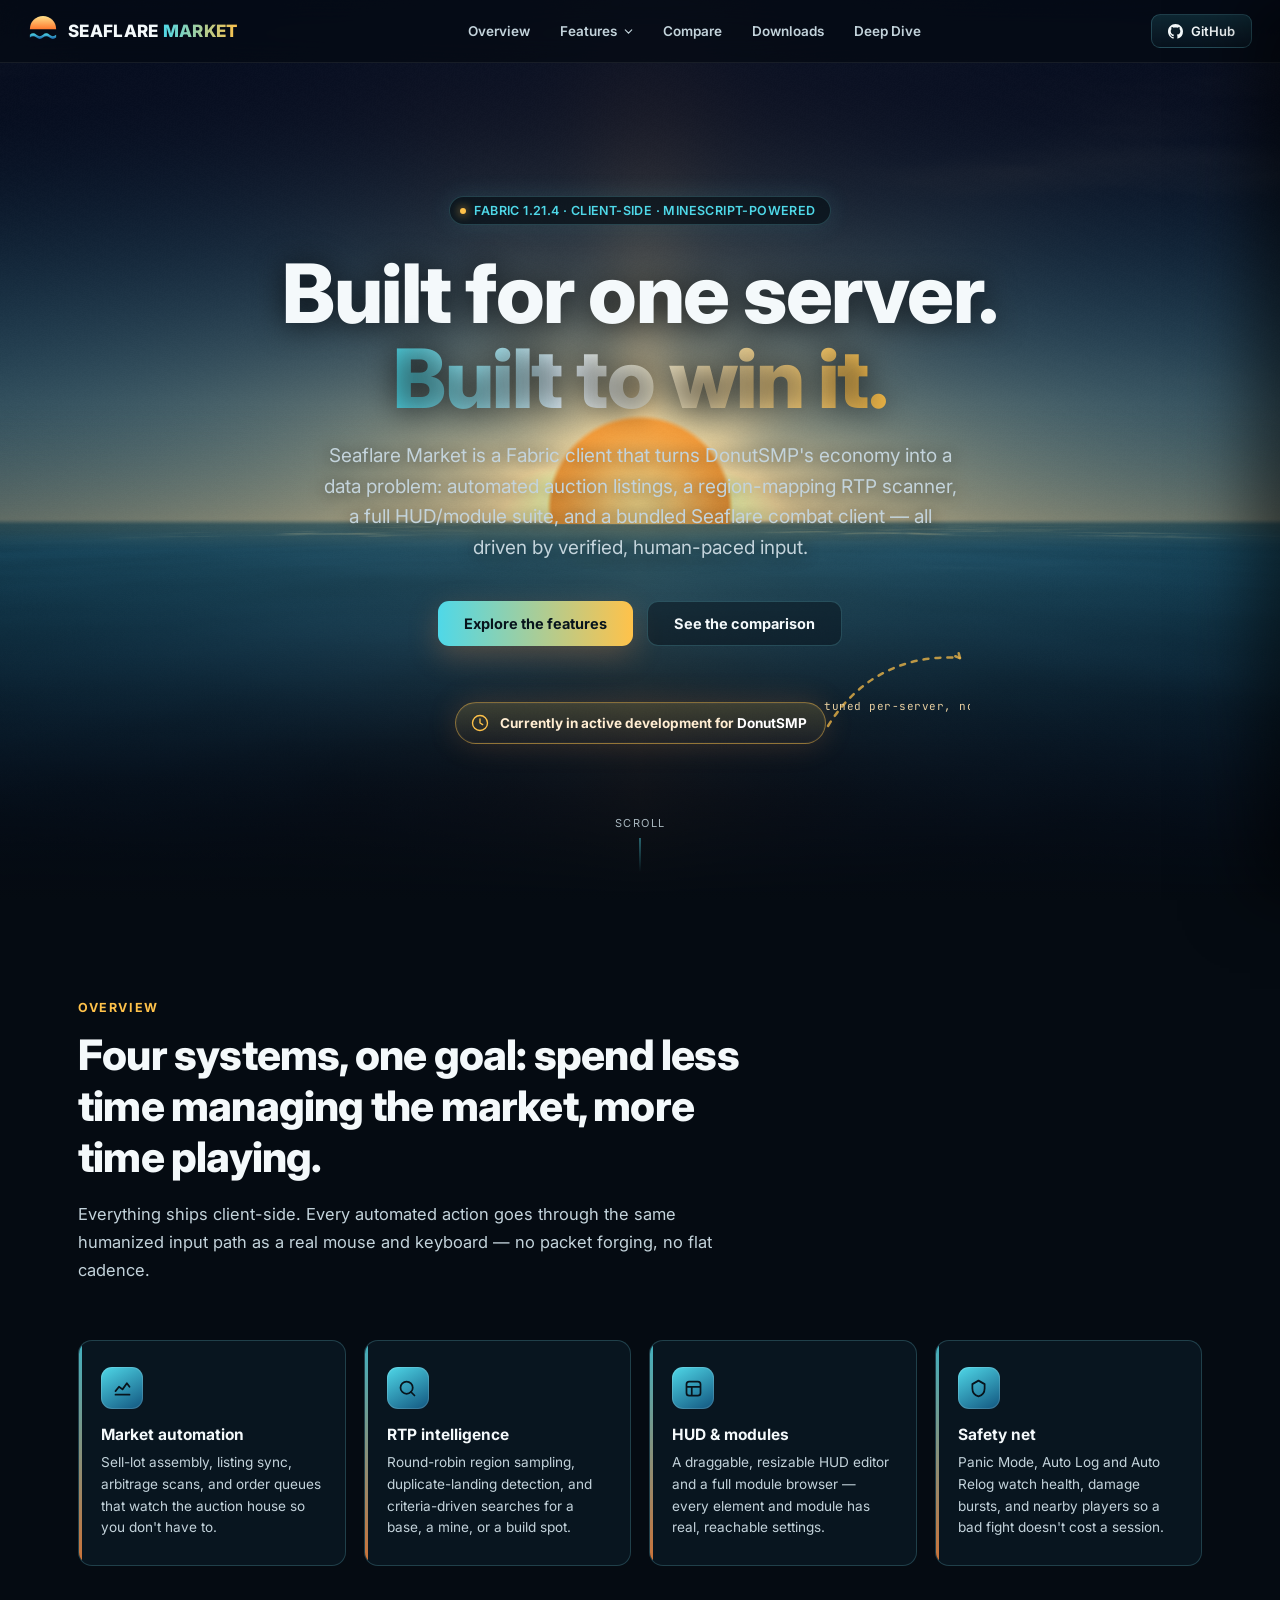
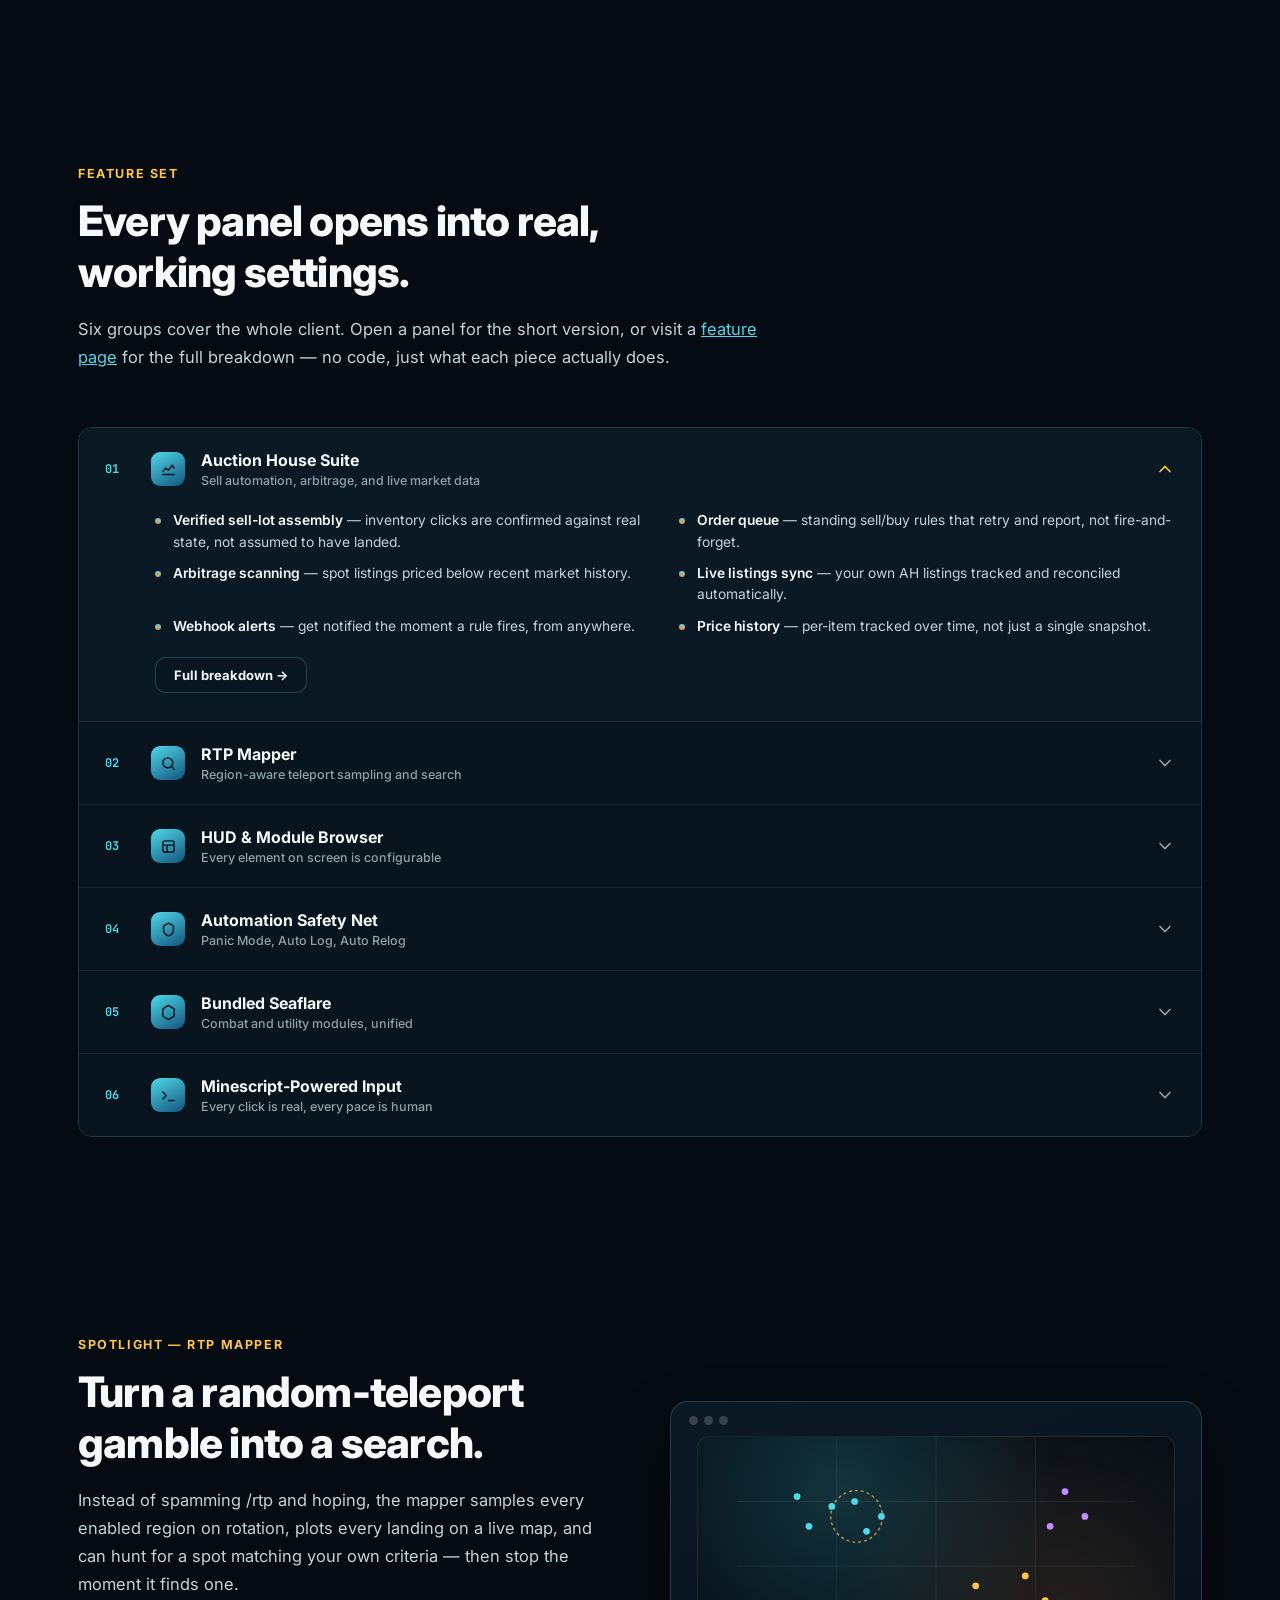
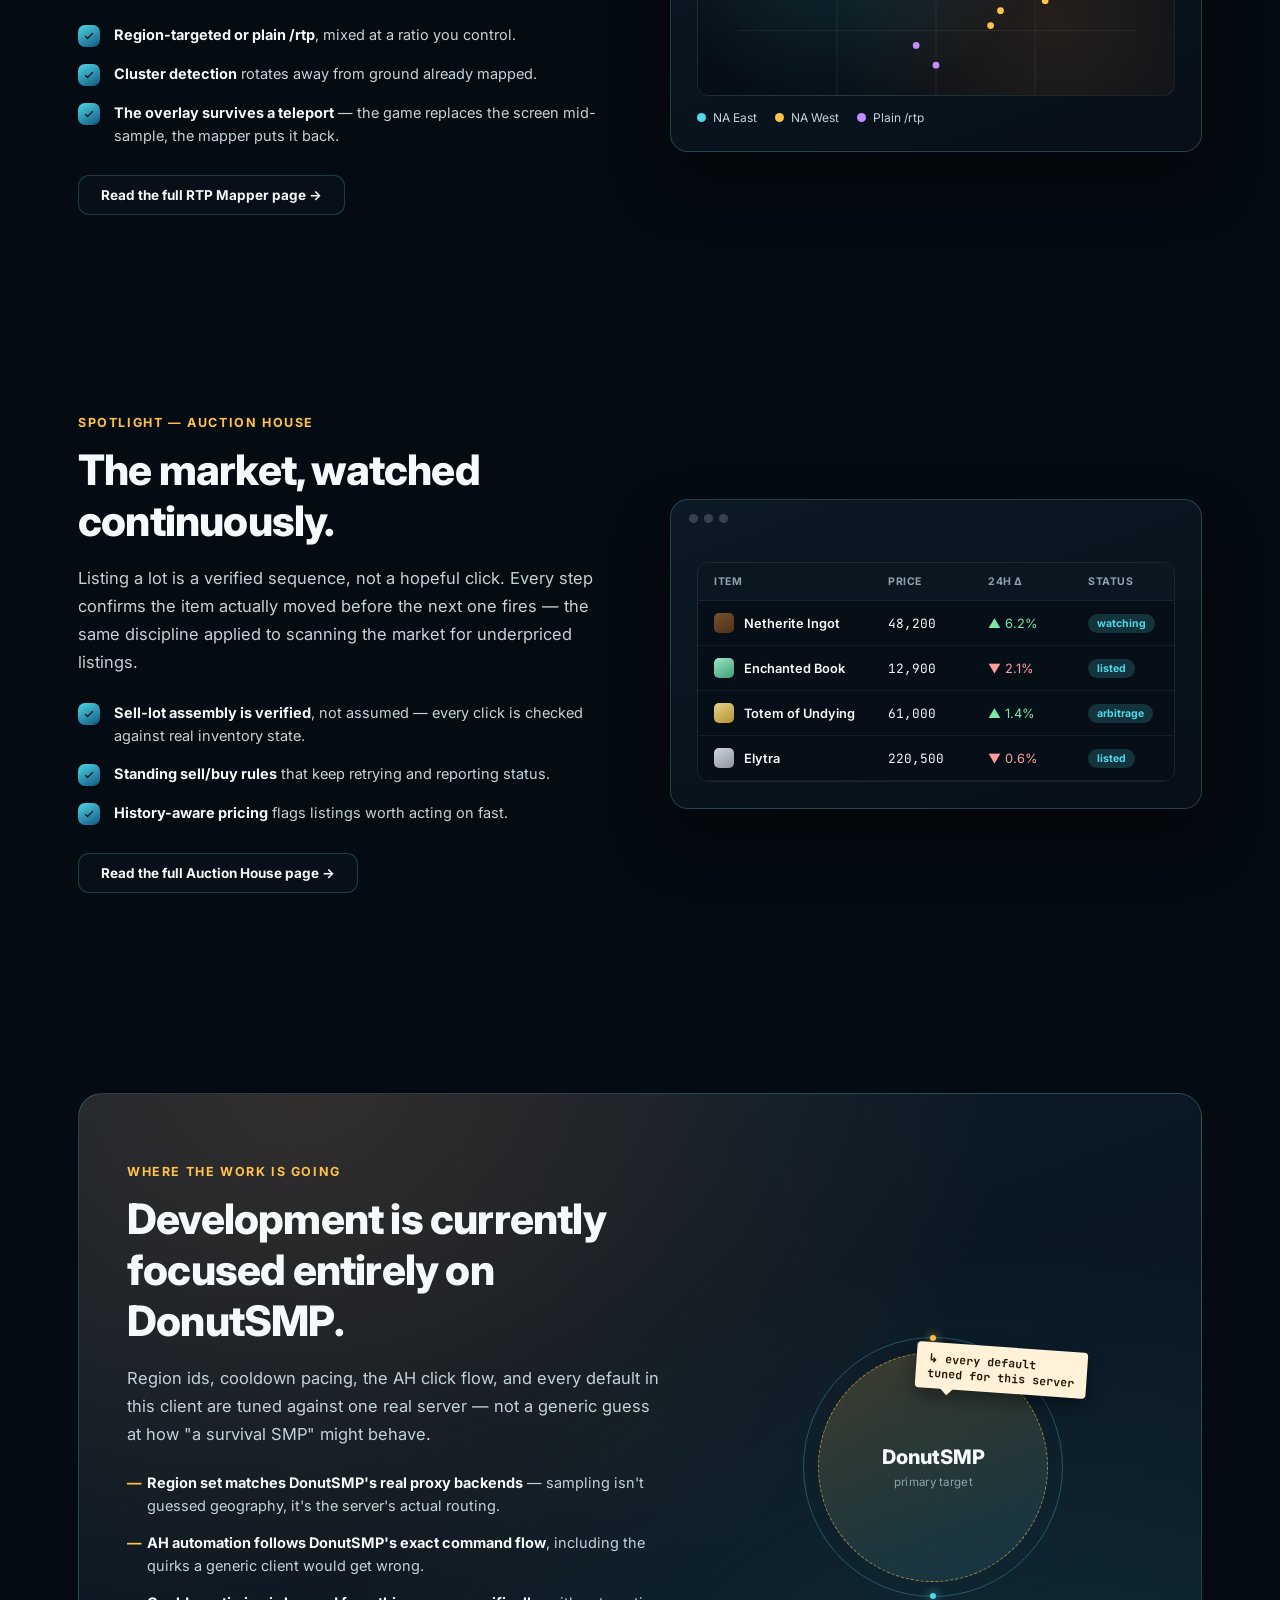
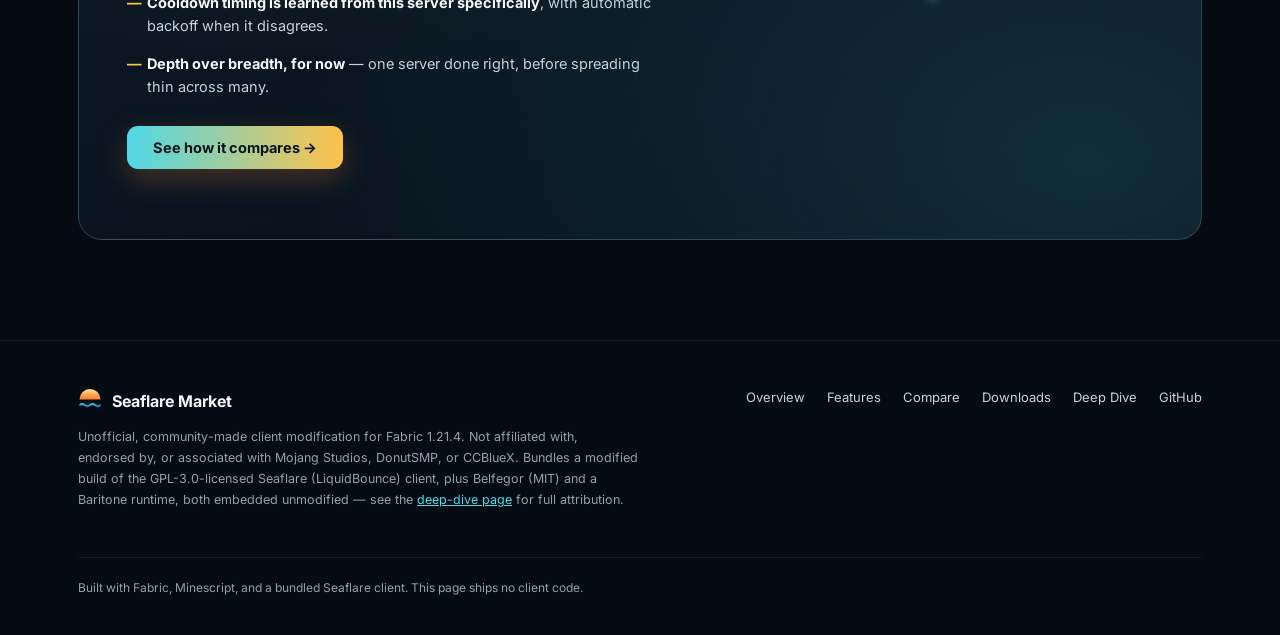
==== commit 40b7d99e: "Add downloads page and UI recreations; wire Downloads into nav Adds downloads.html with a disabled "" ====
--- a/index.html
+++ b/index.html
@@ -41,6 +41,7 @@
       </div>
     </div>
     <a href="compare.html">Compare</a>
+    <a href="downloads.html">Downloads</a>
     <a href="beta.html">Deep Dive</a>
   </nav>
   <button class="nav-toggle" aria-label="Open menu">
@@ -63,6 +64,7 @@
   <a href="feature-seaflare.html">Bundled Seaflare</a>
   <div class="m-label">More</div>
   <a href="compare.html">Compare</a>
+  <a href="downloads.html">Downloads</a>
   <a href="beta.html">Deep Dive / Beta</a>
   <a href="https://github.com/unaveragetech/Seaflare-client-" target="_blank" rel="noopener">GitHub</a>
 </nav>
@@ -413,7 +415,8 @@
         <a href="index.html#overview">Overview</a>
         <a href="index.html#features">Features</a>
         <a href="compare.html">Compare</a>
-        <a href="beta.html">Deep Dive</a>
+        <a href="downloads.html">Downloads</a>
+    <a href="beta.html">Deep Dive</a>
         <a href="https://github.com/unaveragetech/Seaflare-client-" target="_blank" rel="noopener">GitHub</a>
       </div>
     </div>
--- a/assets/site.css
+++ b/assets/site.css
@@ -536,3 +536,102 @@
 .foot-links a{text-decoration:none;color:var(--text-dim)}
 .foot-links a:hover{color:var(--sea-light)}
 .foot-bottom{margin-top:34px;padding-top:22px;border-top:1px solid rgba(255,255,255,.06);font-size:12px;color:var(--text-mid)}
+
+/* ================================================================
+   UI recreations - the client's own "graphite trading-dashboard"
+   palette (MarketGuiColors.java), not this site's sea/flare brand
+   colors. These are rebuilt from the real screen layouts, not the
+   site's own design language, because the point is to show what the
+   client actually looks like. Every one carries a .gui-caption
+   flagging it as a recreation, not a captured screenshot.
+   ================================================================ */
+:root{
+  --gui-frame-top:#282B30;
+  --gui-frame-bottom:#121417;
+  --gui-header-l:#373B40;
+  --gui-header-r:#1C1F23;
+  --gui-sidebar-t:#24272B;
+  --gui-sidebar-b:#15171A;
+  --gui-panel:#1D2024;
+  --gui-raised:#2B2F34;
+  --gui-hover:#3B4046;
+  --gui-selected:#555C64;
+  --gui-selected-dark:#393E44;
+  --gui-border:#656B72;
+  --gui-border-soft:#41464C;
+  --gui-divider:#33383E;
+  --gui-text:#F4F8FC;
+  --gui-text-2:#E0E2E5;
+  --gui-muted:#AFB3B8;
+  --gui-positive:#50DE8C;
+  --gui-negative:#FF7474;
+  --gui-warning:#E8C56A;
+  --gui-toggle-on:#27C96F;
+  --gui-toggle-off:#3A3F45;
+}
+.gui-mock{
+  background:linear-gradient(180deg, var(--gui-frame-top), var(--gui-frame-bottom));
+  border:1px solid var(--gui-border);
+  border-radius:6px;
+  overflow:hidden;
+  font-family:"Inter",sans-serif;
+  box-shadow:0 30px 60px rgba(0,0,0,.5);
+  color:var(--gui-text);
+  font-size:12.5px;
+}
+.gui-header{
+  background:linear-gradient(90deg, var(--gui-header-l), var(--gui-header-r));
+  padding:10px 14px;display:flex;align-items:center;justify-content:space-between;
+  border-bottom:1px solid var(--gui-divider);
+}
+.gui-header .title{font-weight:700;font-size:13px;color:var(--gui-text)}
+.gui-header .sub{font-size:10.5px;color:var(--gui-muted);margin-top:1px}
+.gui-dots{display:flex;gap:5px}
+.gui-dots span{width:7px;height:7px;border-radius:50%;background:var(--gui-border-soft)}
+.gui-toolbar{
+  display:flex;gap:6px;flex-wrap:wrap;padding:8px 10px;
+  background:var(--gui-panel);border-bottom:1px solid var(--gui-divider);
+}
+.gui-btn{
+  padding:5px 10px;border-radius:4px;background:var(--gui-raised);
+  color:var(--gui-text-2);font-size:10.8px;font-weight:600;border:1px solid var(--gui-border-soft);
+  white-space:nowrap;
+}
+.gui-btn.primary{background:var(--gui-toggle-on);color:#0a1f12;border-color:transparent}
+.gui-body{display:flex}
+.gui-body > *{min-width:0}
+@media (max-width:520px){
+  .gui-body{flex-direction:column}
+  .gui-sidebar{width:100% !important;border-right:none;border-bottom:1px solid var(--gui-divider)}
+}
+.gui-sidebar{
+  width:38%;background:linear-gradient(180deg,var(--gui-sidebar-t),var(--gui-sidebar-b));
+  border-right:1px solid var(--gui-divider);
+}
+.gui-list-row{
+  display:flex;align-items:center;justify-content:space-between;
+  padding:9px 12px;border-bottom:1px solid var(--gui-divider);
+}
+.gui-list-row.selected{background:var(--gui-selected-dark)}
+.gui-list-row.hover{background:var(--gui-hover)}
+.gui-list-row .name{font-weight:600;color:var(--gui-text);font-size:11.5px}
+.gui-list-row .meta{font-size:10px;color:var(--gui-muted);margin-top:2px}
+.gui-pill{
+  font-size:9.5px;font-weight:800;letter-spacing:.3px;padding:2px 8px;border-radius:999px;
+}
+.gui-pill.on{background:var(--gui-toggle-on);color:#06180d}
+.gui-pill.off{background:var(--gui-toggle-off);color:var(--gui-muted)}
+.gui-main{flex:1;padding:14px;min-width:0}
+.gui-row-label{font-size:10px;font-weight:700;letter-spacing:.5px;text-transform:uppercase;color:var(--gui-muted);margin-bottom:8px}
+.gui-setting-row{
+  display:flex;align-items:center;justify-content:space-between;gap:12px;
+  padding:8px 0;border-bottom:1px solid var(--gui-divider);
+}
+.gui-setting-row .label{font-size:11.5px;color:var(--gui-text-2)}
+.gui-slider{flex:1;max-width:120px;height:4px;background:var(--gui-border-soft);border-radius:3px;position:relative}
+.gui-slider::after{content:"";position:absolute;left:0;top:-3px;width:10px;height:10px;border-radius:50%;background:var(--gui-text)}
+.gui-caption{
+  display:flex;align-items:center;gap:8px;margin-top:14px;font-size:11.5px;color:var(--text-mid);
+}
+.gui-caption svg{width:15px;height:15px;flex:none;color:var(--warn)}
+.gui-scale{transform-origin:top left}
